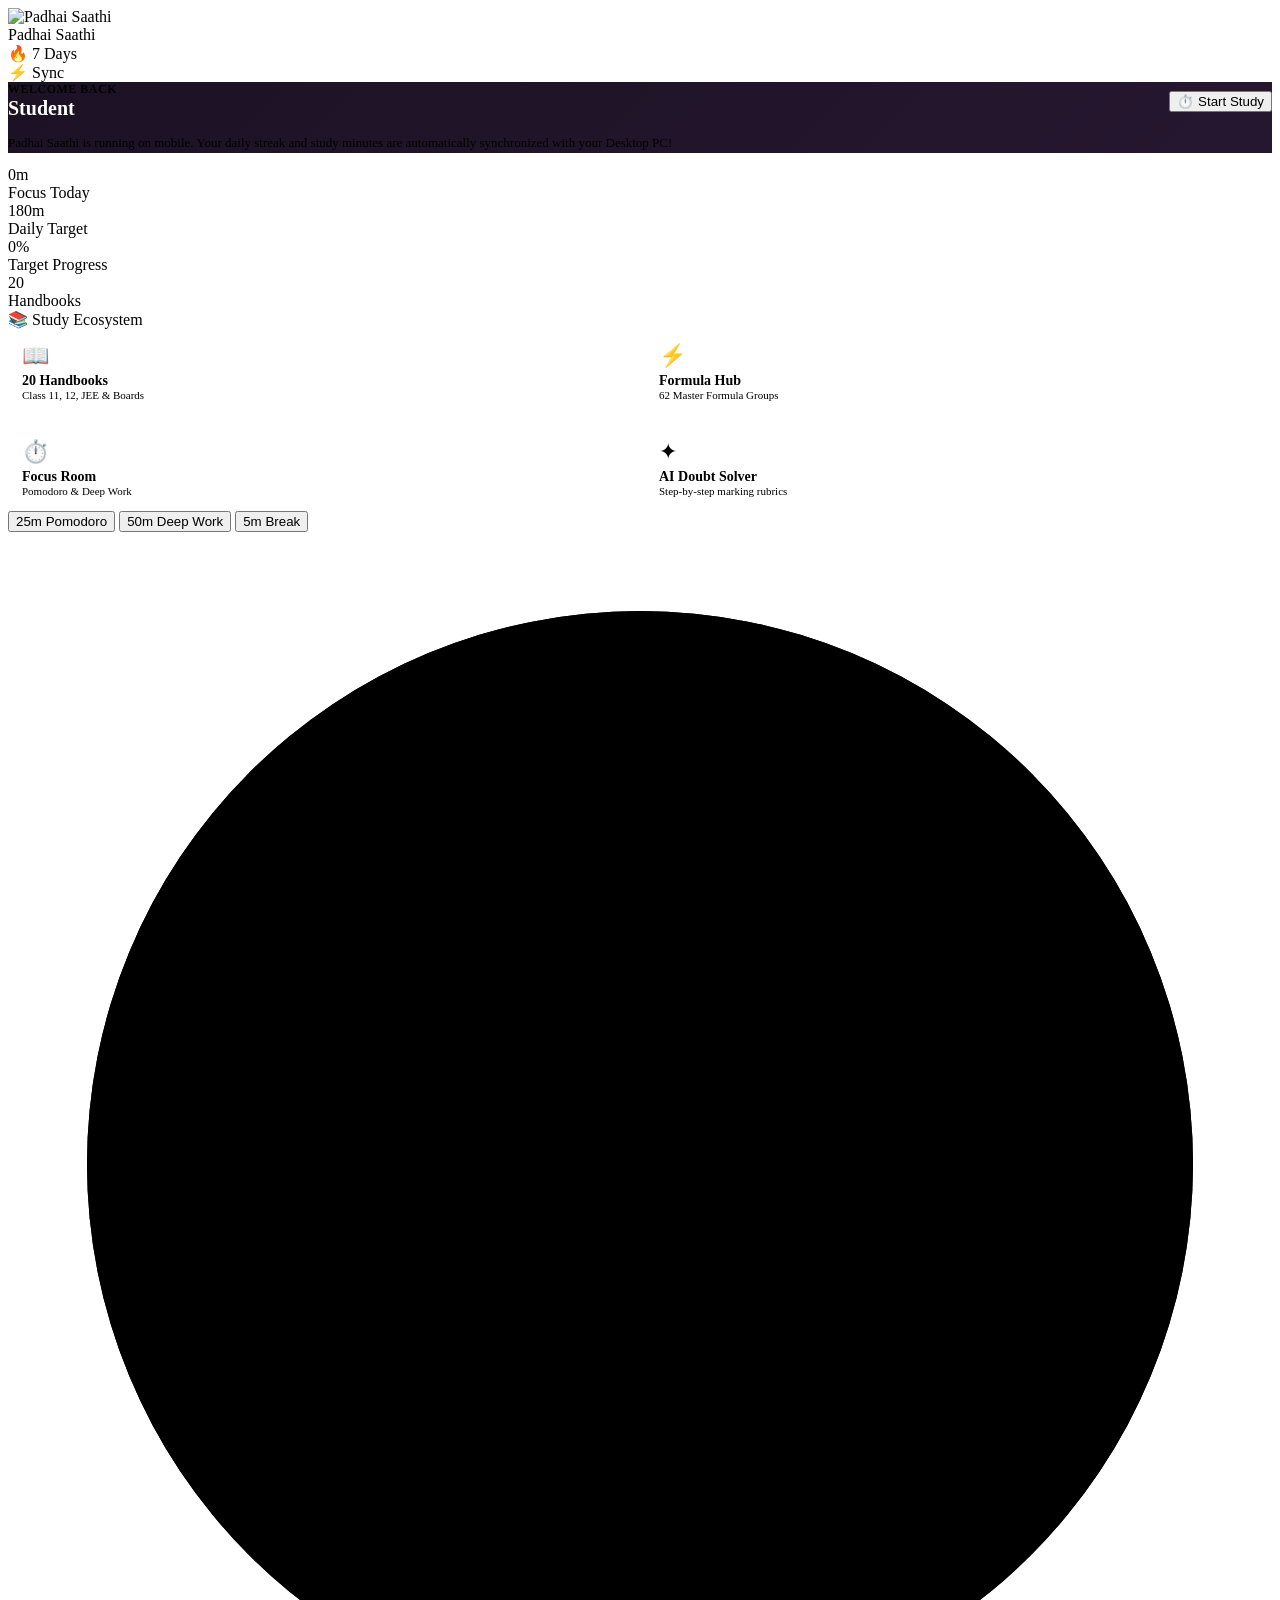
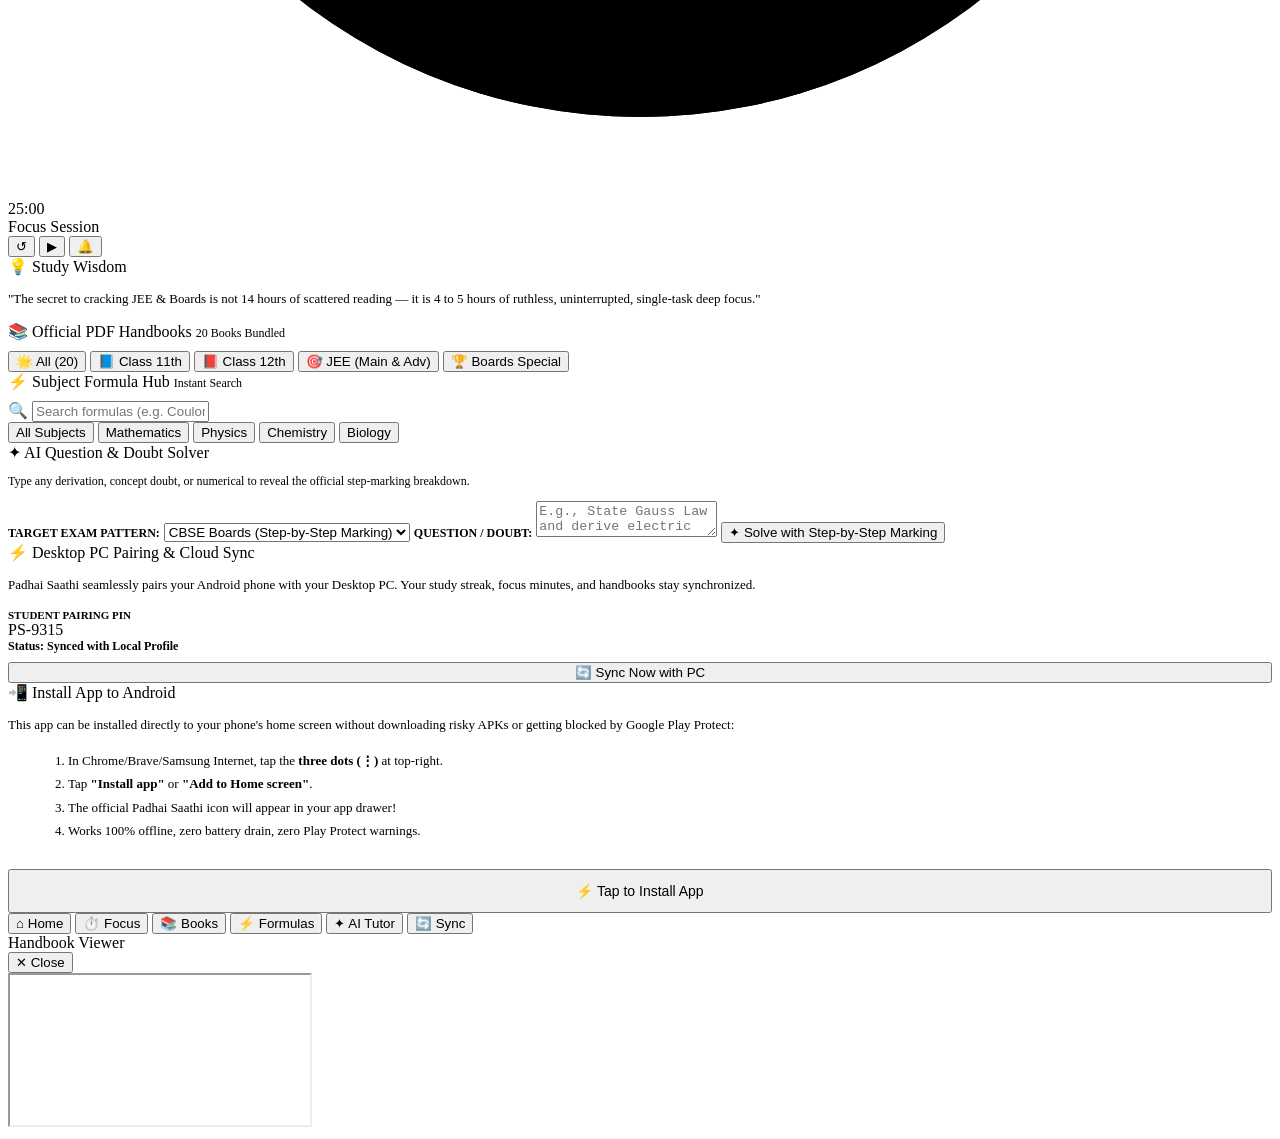
==== mobile/index.html @ a5d33672 "Mobile Companion: Sync mobile/index.html" ====
<!DOCTYPE html>
<html lang="en">
<head>
  <meta charset="UTF-8">
  <meta name="viewport" content="width=device-width, initial-scale=1.0, maximum-scale=1.0, user-scalable=no, viewport-fit=cover">
  <meta name="theme-color" content="#100B14">
  <meta name="apple-mobile-web-app-capable" content="yes">
  <meta name="apple-mobile-web-app-status-bar-style" content="black-translucent">
  <meta name="description" content="Padhai Saathi Mobile Companion — 20 PDF Handbooks, Formula Hub, Pomodoro Focus Timer & AI Tutor">
  <title>Padhai Saathi — Mobile Companion</title>
  
  <link rel="manifest" href="./manifest.json">
  <link rel="icon" type="image/svg+xml" href="./icons/icon.svg">
  <link rel="apple-touch-icon" href="./icons/icon.svg">
  <link rel="stylesheet" href="./styles.css">
</head>
<body>

  <!-- App Header -->
  <header class="app-header">
    <div class="brand" onclick="window.psApp.switchTab('home')">
      <img src="./icons/icon.svg" alt="Padhai Saathi" class="brand-icon">
      <div class="brand-title">Padhai Saathi</div>
    </div>
    <div class="header-badges">
      <div class="streak-pill" id="header-streak">
        <span>🔥</span> <span id="streak-count">7 Days</span>
      </div>
      <div class="sync-pill" onclick="window.psApp.switchTab('sync')">
        <span>⚡</span> <span>Sync</span>
      </div>
    </div>
  </header>

  <!-- Main Viewport -->
  <main class="app-container">

    <!-- PWA Install Banner -->
    <div class="install-banner" id="install-banner" style="display:none;">
      <div class="install-banner-text">
        <h4>📲 Install Padhai Saathi App</h4>
        <p>Zero risk, no Play Protect warnings, 100% free!</p>
      </div>
      <button class="btn-install" onclick="window.psApp.triggerPwaInstall()">Install App</button>
    </div>

    <!-- TAB 1: HOME / DASHBOARD -->
    <section class="tab-content active" id="tab-home">
      <div class="card" style="background: linear-gradient(135deg, #1C1224, #261730); border-color: rgba(255, 114, 178, 0.25);">
        <div style="display:flex; justify-content:space-between; align-items:center; margin-bottom:12px;">
          <div>
            <div style="font-size:12px; color:var(--accent-mint); font-weight:700; text-transform:uppercase; letter-spacing:0.5px;">Welcome Back</div>
            <div style="font-size:20px; font-weight:800; color:#FFF;" id="dash-user-name">Student</div>
          </div>
          <button class="btn-small primary" onclick="window.psApp.switchTab('focus')">
            ⏱️ Start Study
          </button>
        </div>
        <p style="font-size:13px; color:var(--text-soft); line-height:1.5;">
          Padhai Saathi is running on mobile. Your daily streak and study minutes are automatically synchronized with your Desktop PC!
        </p>
      </div>

      <!-- Quick Stats -->
      <div class="stats-grid">
        <div class="stat-box">
          <div class="stat-value pink" id="stat-focus-mins">0m</div>
          <div class="stat-label">Focus Today</div>
        </div>
        <div class="stat-box">
          <div class="stat-value mint" id="stat-target-mins">180m</div>
          <div class="stat-label">Daily Target</div>
        </div>
        <div class="stat-box">
          <div class="stat-value violet" id="stat-progress-pct">0%</div>
          <div class="stat-label">Target Progress</div>
        </div>
        <div class="stat-box">
          <div class="stat-value amber">20</div>
          <div class="stat-label">Handbooks</div>
        </div>
      </div>

      <!-- Quick Launch Grid -->
      <div class="card">
        <div class="card-title">📚 Study Ecosystem</div>
        <div style="display:grid; grid-template-columns:1fr 1fr; gap:10px;">
          <div class="stat-box" style="cursor:pointer; text-align:left; padding:14px;" onclick="window.psApp.switchTab('handbooks')">
            <div style="font-size:22px; margin-bottom:4px;">📖</div>
            <div style="font-weight:700; font-size:14px; color:var(--text-main);">20 Handbooks</div>
            <div style="font-size:11px; color:var(--text-muted);">Class 11, 12, JEE &amp; Boards</div>
          </div>
          <div class="stat-box" style="cursor:pointer; text-align:left; padding:14px;" onclick="window.psApp.switchTab('formulas')">
            <div style="font-size:22px; margin-bottom:4px;">⚡</div>
            <div style="font-weight:700; font-size:14px; color:var(--text-main);">Formula Hub</div>
            <div style="font-size:11px; color:var(--text-muted);">62 Master Formula Groups</div>
          </div>
          <div class="stat-box" style="cursor:pointer; text-align:left; padding:14px;" onclick="window.psApp.switchTab('focus')">
            <div style="font-size:22px; margin-bottom:4px;">⏱️</div>
            <div style="font-weight:700; font-size:14px; color:var(--text-main);">Focus Room</div>
            <div style="font-size:11px; color:var(--text-muted);">Pomodoro &amp; Deep Work</div>
          </div>
          <div class="stat-box" style="cursor:pointer; text-align:left; padding:14px;" onclick="window.psApp.switchTab('aitutor')">
            <div style="font-size:22px; margin-bottom:4px;">✦</div>
            <div style="font-weight:700; font-size:14px; color:var(--text-main);">AI Doubt Solver</div>
            <div style="font-size:11px; color:var(--text-muted);">Step-by-step marking rubrics</div>
          </div>
        </div>
      </div>
    </section>

    <!-- TAB 2: FOCUS ROOM / TIMER -->
    <section class="tab-content" id="tab-focus">
      <div class="card">
        <div class="timer-container">
          <!-- Mode Selector -->
          <div class="timer-mode-selector">
            <button class="mode-btn active" data-mode="pomodoro">25m Pomodoro</button>
            <button class="mode-btn" data-mode="deep">50m Deep Work</button>
            <button class="mode-btn" data-mode="break">5m Break</button>
          </div>

          <!-- Animated Circular SVG Ring -->
          <div class="timer-circle-wrap">
            <svg class="timer-svg" viewBox="0 0 240 240">
              <circle class="timer-bg-circle" cx="120" cy="120" r="105"></circle>
              <circle class="timer-progress-circle" id="timer-progress" cx="120" cy="120" r="105" 
                      style="stroke-dasharray: 659.73; stroke-dashoffset: 0;"></circle>
            </svg>
            <div class="timer-inner-text">
              <div class="timer-display" id="timer-display">25:00</div>
              <div class="timer-sublabel">Focus Session</div>
            </div>
          </div>

          <!-- Controls -->
          <div class="timer-controls">
            <button class="btn-timer-secondary" id="btn-timer-reset" title="Reset Timer">↺</button>
            <button class="btn-timer-primary" id="btn-timer-play" title="Start/Pause">▶</button>
            <button class="btn-timer-secondary" onclick="window.psApp.showToast('Audio chime enabled!')" title="Sound">🔔</button>
          </div>
        </div>
      </div>

      <div class="card">
        <div class="card-title">💡 Study Wisdom</div>
        <p style="font-size:13px; color:var(--text-soft); line-height:1.6;">
          "The secret to cracking JEE &amp; Boards is not 14 hours of scattered reading — it is 4 to 5 hours of ruthless, uninterrupted, single-task deep focus."
        </p>
      </div>
    </section>

    <!-- TAB 3: 20 PDF HANDBOOKS -->
    <section class="tab-content" id="tab-handbooks">
      <div class="card-title" style="margin-bottom:10px;">
        <span>📚 Official PDF Handbooks</span>
        <span style="font-size:12px; color:var(--accent-mint);">20 Books Bundled</span>
      </div>

      <!-- Filter Chips -->
      <div class="filter-scroll">
        <button class="filter-chip hb-chip active" data-filter="all">🌟 All (20)</button>
        <button class="filter-chip hb-chip" data-filter="11th">📘 Class 11th</button>
        <button class="filter-chip hb-chip" data-filter="12th">📕 Class 12th</button>
        <button class="filter-chip hb-chip" data-filter="jee">🎯 JEE (Main &amp; Adv)</button>
        <button class="filter-chip hb-chip" data-filter="boards">🏆 Boards Special</button>
      </div>

      <!-- Handbooks List -->
      <div id="handbooks-list"></div>
    </section>

    <!-- TAB 4: FORMULA HUB -->
    <section class="tab-content" id="tab-formulas">
      <div class="card-title" style="margin-bottom:10px;">
        <span>⚡ Subject Formula Hub</span>
        <span style="font-size:12px; color:var(--accent-pink);">Instant Search</span>
      </div>

      <!-- Search Box -->
      <div class="search-box-wrap">
        <span class="search-icon">🔍</span>
        <input type="text" id="formula-search" class="search-input" placeholder="Search formulas (e.g. Coulomb, Integration, Carnot)...">
      </div>

      <!-- Subject Filter Chips -->
      <div class="filter-scroll">
        <button class="filter-chip fm-chip active" data-filter="all">All Subjects</button>
        <button class="filter-chip fm-chip" data-filter="maths">Mathematics</button>
        <button class="filter-chip fm-chip" data-filter="physics">Physics</button>
        <button class="filter-chip fm-chip" data-filter="chemistry">Chemistry</button>
        <button class="filter-chip fm-chip" data-filter="biology">Biology</button>
      </div>

      <!-- Formulas List -->
      <div id="formulas-list"></div>
    </section>

    <!-- TAB 5: AI DOUBT SOLVER -->
    <section class="tab-content" id="tab-aitutor">
      <div class="card">
        <div class="card-title">✦ AI Question &amp; Doubt Solver</div>
        <p style="font-size:12px; color:var(--text-soft); margin-bottom:12px;">
          Type any derivation, concept doubt, or numerical to reveal the official step-marking breakdown.
        </p>

        <div class="tutor-form">
          <label style="font-size:12px; color:var(--text-muted); font-weight:700;">TARGET EXAM PATTERN:</label>
          <select class="tutor-select" id="tutor-level">
            <option value="CBSE Boards">CBSE Boards (Step-by-Step Marking)</option>
            <option value="JEE Main">JEE Main (+4 / -1 Marking)</option>
            <option value="JEE Advanced">JEE Advanced (Deep Analytical)</option>
            <option value="NEET">NEET (High Yield Concept)</option>
          </select>

          <label style="font-size:12px; color:var(--text-muted); font-weight:700;">QUESTION / DOUBT:</label>
          <textarea class="tutor-textarea" id="tutor-input" placeholder="E.g., State Gauss Law and derive electric field due to an infinite line charge..."></textarea>

          <button class="btn-solve" onclick="window.psApp.solveDoubt()">
            <span>✦</span> Solve with Step-by-Step Marking
          </button>
        </div>

        <div class="solution-box" id="tutor-solution">
          <div id="tutor-solution-text"></div>
        </div>
      </div>
    </section>

    <!-- TAB 6: CLOUD SYNC & SETTINGS -->
    <section class="tab-content" id="tab-sync">
      <div class="card">
        <div class="card-title">⚡ Desktop PC Pairing &amp; Cloud Sync</div>
        <p style="font-size:13px; color:var(--text-soft); line-height:1.6;">
          Padhai Saathi seamlessly pairs your Android phone with your Desktop PC. Your study streak, focus minutes, and handbooks stay synchronized.
        </p>

        <div class="sync-code-display">
          <div style="font-size:11px; color:var(--text-muted); font-weight:700; text-transform:uppercase;">Student Pairing PIN</div>
          <div class="sync-pin">PS-9315</div>
          <div style="font-size:12px; color:var(--accent-mint); font-weight:600;">Status: Synced with Local Profile</div>
        </div>

        <button class="btn-solve" style="width:100%; margin-top:8px;" onclick="window.psApp.showToast('⚡ Study stats successfully synchronized!')">
          🔄 Sync Now with PC
        </button>
      </div>

      <!-- App Installation Info -->
      <div class="card">
        <div class="card-title">📲 Install App to Android</div>
        <p style="font-size:13px; color:var(--text-soft); line-height:1.6; margin-bottom:12px;">
          This app can be installed directly to your phone's home screen without downloading risky APKs or getting blocked by Google Play Protect:
        </p>
        <ol style="margin-left:20px; font-size:13px; color:var(--text-soft); line-height:1.8;">
          <li>In Chrome/Brave/Samsung Internet, tap the <strong>three dots (⋮)</strong> at top-right.</li>
          <li>Tap <strong>"Install app"</strong> or <strong>"Add to Home screen"</strong>.</li>
          <li>The official Padhai Saathi icon will appear in your app drawer!</li>
          <li>Works 100% offline, zero battery drain, zero Play Protect warnings.</li>
        </ol>
        <button class="btn-install" style="width:100%; margin-top:14px; padding:12px; font-size:14px;" onclick="window.psApp.triggerPwaInstall()">
          ⚡ Tap to Install App
        </button>
      </div>
    </section>

  </main>

  <!-- Bottom Navigation Bar -->
  <nav class="bottom-nav">
    <button class="nav-item active" data-tab="home">
      <span class="nav-icon">⌂</span>
      <span>Home</span>
    </button>
    <button class="nav-item" data-tab="focus">
      <span class="nav-icon">⏱️</span>
      <span>Focus</span>
    </button>
    <button class="nav-item" data-tab="handbooks">
      <span class="nav-icon">📚</span>
      <span>Books</span>
    </button>
    <button class="nav-item" data-tab="formulas">
      <span class="nav-icon">⚡</span>
      <span>Formulas</span>
    </button>
    <button class="nav-item" data-tab="aitutor">
      <span class="nav-icon">✦</span>
      <span>AI Tutor</span>
    </button>
    <button class="nav-item" data-tab="sync">
      <span class="nav-icon">🔄</span>
      <span>Sync</span>
    </button>
  </nav>

  <!-- Fullscreen In-App PDF Modal Viewer -->
  <div class="modal-overlay" id="pdf-modal">
    <div class="modal-header">
      <div class="modal-title" id="modal-pdf-title">Handbook Viewer</div>
      <button class="modal-close" onclick="window.psApp.closePdfModal()">✕ Close</button>
    </div>
    <iframe class="modal-frame" id="pdf-frame" src="about:blank"></iframe>
  </div>

  <script src="./app.js"></script>
</body>
</html>
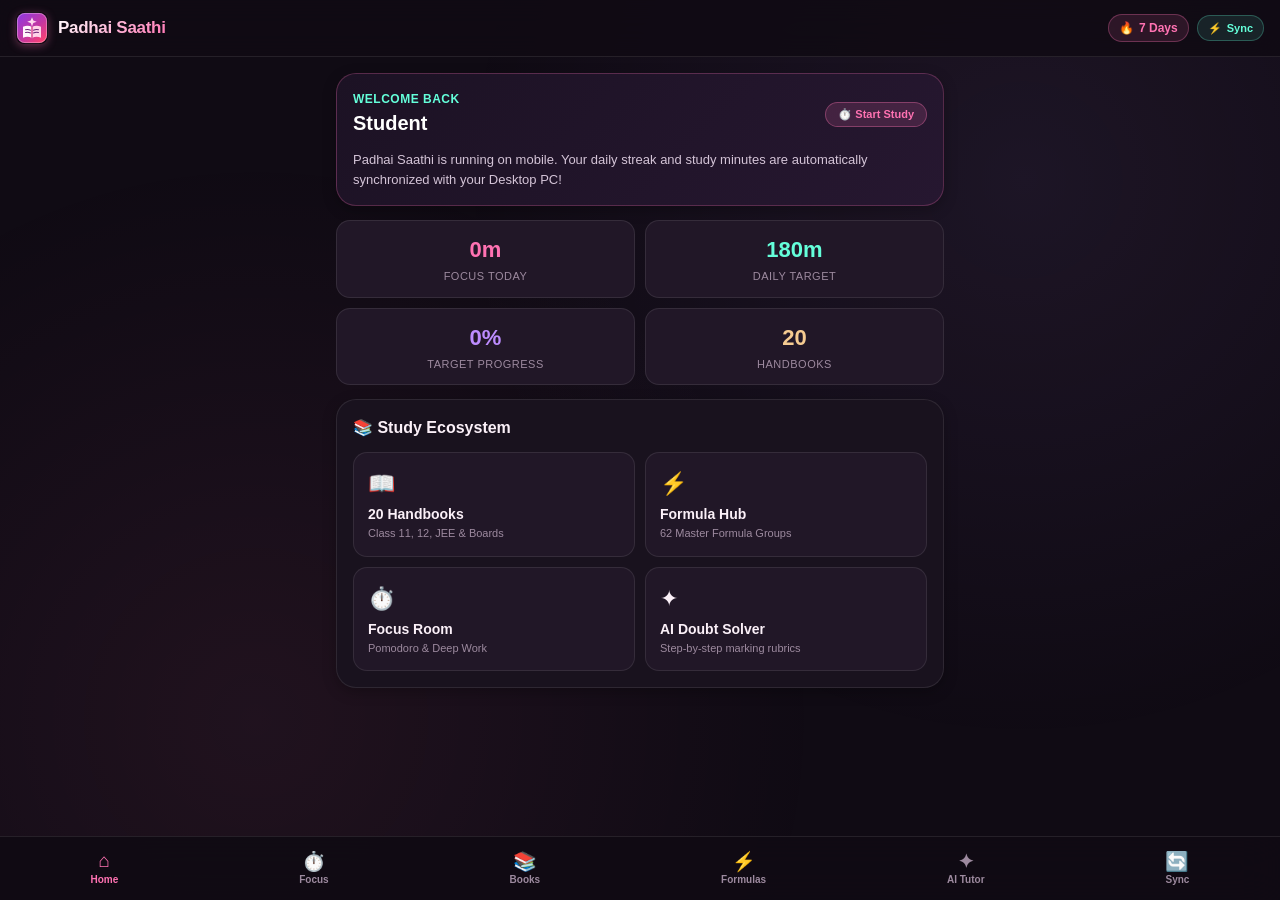
==== commit 663555f9: "Android Support: Auto-Sync & Standalone APK (mobile/index.html)" ====
--- a/mobile/index.html
+++ b/mobile/index.html
@@ -1,308 +1,343 @@
-<!DOCTYPE html>
-<html lang="en">
-<head>
-  <meta charset="UTF-8">
-  <meta name="viewport" content="width=device-width, initial-scale=1.0, maximum-scale=1.0, user-scalable=no, viewport-fit=cover">
-  <meta name="theme-color" content="#100B14">
-  <meta name="apple-mobile-web-app-capable" content="yes">
-  <meta name="apple-mobile-web-app-status-bar-style" content="black-translucent">
-  <meta name="description" content="Padhai Saathi Mobile Companion — 20 PDF Handbooks, Formula Hub, Pomodoro Focus Timer & AI Tutor">
-  <title>Padhai Saathi — Mobile Companion</title>
-  
-  <link rel="manifest" href="./manifest.json">
-  <link rel="icon" type="image/svg+xml" href="./icons/icon.svg">
-  <link rel="apple-touch-icon" href="./icons/icon.svg">
-  <link rel="stylesheet" href="./styles.css">
-</head>
-<body>
-
-  <!-- App Header -->
-  <header class="app-header">
-    <div class="brand" onclick="window.psApp.switchTab('home')">
-      <img src="./icons/icon.svg" alt="Padhai Saathi" class="brand-icon">
-      <div class="brand-title">Padhai Saathi</div>
-    </div>
-    <div class="header-badges">
-      <div class="streak-pill" id="header-streak">
-        <span>🔥</span> <span id="streak-count">7 Days</span>
-      </div>
-      <div class="sync-pill" onclick="window.psApp.switchTab('sync')">
-        <span>⚡</span> <span>Sync</span>
-      </div>
-    </div>
-  </header>
-
-  <!-- Main Viewport -->
-  <main class="app-container">
-
-    <!-- PWA Install Banner -->
-    <div class="install-banner" id="install-banner" style="display:none;">
-      <div class="install-banner-text">
-        <h4>📲 Install Padhai Saathi App</h4>
-        <p>Zero risk, no Play Protect warnings, 100% free!</p>
-      </div>
-      <button class="btn-install" onclick="window.psApp.triggerPwaInstall()">Install App</button>
-    </div>
-
-    <!-- TAB 1: HOME / DASHBOARD -->
-    <section class="tab-content active" id="tab-home">
-      <div class="card" style="background: linear-gradient(135deg, #1C1224, #261730); border-color: rgba(255, 114, 178, 0.25);">
-        <div style="display:flex; justify-content:space-between; align-items:center; margin-bottom:12px;">
-          <div>
-            <div style="font-size:12px; color:var(--accent-mint); font-weight:700; text-transform:uppercase; letter-spacing:0.5px;">Welcome Back</div>
-            <div style="font-size:20px; font-weight:800; color:#FFF;" id="dash-user-name">Student</div>
-          </div>
-          <button class="btn-small primary" onclick="window.psApp.switchTab('focus')">
-            ⏱️ Start Study
-          </button>
-        </div>
-        <p style="font-size:13px; color:var(--text-soft); line-height:1.5;">
-          Padhai Saathi is running on mobile. Your daily streak and study minutes are automatically synchronized with your Desktop PC!
-        </p>
-      </div>
-
-      <!-- Quick Stats -->
-      <div class="stats-grid">
-        <div class="stat-box">
-          <div class="stat-value pink" id="stat-focus-mins">0m</div>
-          <div class="stat-label">Focus Today</div>
-        </div>
-        <div class="stat-box">
-          <div class="stat-value mint" id="stat-target-mins">180m</div>
-          <div class="stat-label">Daily Target</div>
-        </div>
-        <div class="stat-box">
-          <div class="stat-value violet" id="stat-progress-pct">0%</div>
-          <div class="stat-label">Target Progress</div>
-        </div>
-        <div class="stat-box">
-          <div class="stat-value amber">20</div>
-          <div class="stat-label">Handbooks</div>
-        </div>
-      </div>
-
-      <!-- Quick Launch Grid -->
-      <div class="card">
-        <div class="card-title">📚 Study Ecosystem</div>
-        <div style="display:grid; grid-template-columns:1fr 1fr; gap:10px;">
-          <div class="stat-box" style="cursor:pointer; text-align:left; padding:14px;" onclick="window.psApp.switchTab('handbooks')">
-            <div style="font-size:22px; margin-bottom:4px;">📖</div>
-            <div style="font-weight:700; font-size:14px; color:var(--text-main);">20 Handbooks</div>
-            <div style="font-size:11px; color:var(--text-muted);">Class 11, 12, JEE &amp; Boards</div>
-          </div>
-          <div class="stat-box" style="cursor:pointer; text-align:left; padding:14px;" onclick="window.psApp.switchTab('formulas')">
-            <div style="font-size:22px; margin-bottom:4px;">⚡</div>
-            <div style="font-weight:700; font-size:14px; color:var(--text-main);">Formula Hub</div>
-            <div style="font-size:11px; color:var(--text-muted);">62 Master Formula Groups</div>
-          </div>
-          <div class="stat-box" style="cursor:pointer; text-align:left; padding:14px;" onclick="window.psApp.switchTab('focus')">
-            <div style="font-size:22px; margin-bottom:4px;">⏱️</div>
-            <div style="font-weight:700; font-size:14px; color:var(--text-main);">Focus Room</div>
-            <div style="font-size:11px; color:var(--text-muted);">Pomodoro &amp; Deep Work</div>
-          </div>
-          <div class="stat-box" style="cursor:pointer; text-align:left; padding:14px;" onclick="window.psApp.switchTab('aitutor')">
-            <div style="font-size:22px; margin-bottom:4px;">✦</div>
-            <div style="font-weight:700; font-size:14px; color:var(--text-main);">AI Doubt Solver</div>
-            <div style="font-size:11px; color:var(--text-muted);">Step-by-step marking rubrics</div>
-          </div>
-        </div>
-      </div>
-    </section>
-
-    <!-- TAB 2: FOCUS ROOM / TIMER -->
-    <section class="tab-content" id="tab-focus">
-      <div class="card">
-        <div class="timer-container">
-          <!-- Mode Selector -->
-          <div class="timer-mode-selector">
-            <button class="mode-btn active" data-mode="pomodoro">25m Pomodoro</button>
-            <button class="mode-btn" data-mode="deep">50m Deep Work</button>
-            <button class="mode-btn" data-mode="break">5m Break</button>
-          </div>
-
-          <!-- Animated Circular SVG Ring -->
-          <div class="timer-circle-wrap">
-            <svg class="timer-svg" viewBox="0 0 240 240">
-              <circle class="timer-bg-circle" cx="120" cy="120" r="105"></circle>
-              <circle class="timer-progress-circle" id="timer-progress" cx="120" cy="120" r="105" 
-                      style="stroke-dasharray: 659.73; stroke-dashoffset: 0;"></circle>
-            </svg>
-            <div class="timer-inner-text">
-              <div class="timer-display" id="timer-display">25:00</div>
-              <div class="timer-sublabel">Focus Session</div>
-            </div>
-          </div>
-
-          <!-- Controls -->
-          <div class="timer-controls">
-            <button class="btn-timer-secondary" id="btn-timer-reset" title="Reset Timer">↺</button>
-            <button class="btn-timer-primary" id="btn-timer-play" title="Start/Pause">▶</button>
-            <button class="btn-timer-secondary" onclick="window.psApp.showToast('Audio chime enabled!')" title="Sound">🔔</button>
-          </div>
-        </div>
-      </div>
-
-      <div class="card">
-        <div class="card-title">💡 Study Wisdom</div>
-        <p style="font-size:13px; color:var(--text-soft); line-height:1.6;">
-          "The secret to cracking JEE &amp; Boards is not 14 hours of scattered reading — it is 4 to 5 hours of ruthless, uninterrupted, single-task deep focus."
-        </p>
-      </div>
-    </section>
-
-    <!-- TAB 3: 20 PDF HANDBOOKS -->
-    <section class="tab-content" id="tab-handbooks">
-      <div class="card-title" style="margin-bottom:10px;">
-        <span>📚 Official PDF Handbooks</span>
-        <span style="font-size:12px; color:var(--accent-mint);">20 Books Bundled</span>
-      </div>
-
-      <!-- Filter Chips -->
-      <div class="filter-scroll">
-        <button class="filter-chip hb-chip active" data-filter="all">🌟 All (20)</button>
-        <button class="filter-chip hb-chip" data-filter="11th">📘 Class 11th</button>
-        <button class="filter-chip hb-chip" data-filter="12th">📕 Class 12th</button>
-        <button class="filter-chip hb-chip" data-filter="jee">🎯 JEE (Main &amp; Adv)</button>
-        <button class="filter-chip hb-chip" data-filter="boards">🏆 Boards Special</button>
-      </div>
-
-      <!-- Handbooks List -->
-      <div id="handbooks-list"></div>
-    </section>
-
-    <!-- TAB 4: FORMULA HUB -->
-    <section class="tab-content" id="tab-formulas">
-      <div class="card-title" style="margin-bottom:10px;">
-        <span>⚡ Subject Formula Hub</span>
-        <span style="font-size:12px; color:var(--accent-pink);">Instant Search</span>
-      </div>
-
-      <!-- Search Box -->
-      <div class="search-box-wrap">
-        <span class="search-icon">🔍</span>
-        <input type="text" id="formula-search" class="search-input" placeholder="Search formulas (e.g. Coulomb, Integration, Carnot)...">
-      </div>
-
-      <!-- Subject Filter Chips -->
-      <div class="filter-scroll">
-        <button class="filter-chip fm-chip active" data-filter="all">All Subjects</button>
-        <button class="filter-chip fm-chip" data-filter="maths">Mathematics</button>
-        <button class="filter-chip fm-chip" data-filter="physics">Physics</button>
-        <button class="filter-chip fm-chip" data-filter="chemistry">Chemistry</button>
-        <button class="filter-chip fm-chip" data-filter="biology">Biology</button>
-      </div>
-
-      <!-- Formulas List -->
-      <div id="formulas-list"></div>
-    </section>
-
-    <!-- TAB 5: AI DOUBT SOLVER -->
-    <section class="tab-content" id="tab-aitutor">
-      <div class="card">
-        <div class="card-title">✦ AI Question &amp; Doubt Solver</div>
-        <p style="font-size:12px; color:var(--text-soft); margin-bottom:12px;">
-          Type any derivation, concept doubt, or numerical to reveal the official step-marking breakdown.
-        </p>
-
-        <div class="tutor-form">
-          <label style="font-size:12px; color:var(--text-muted); font-weight:700;">TARGET EXAM PATTERN:</label>
-          <select class="tutor-select" id="tutor-level">
-            <option value="CBSE Boards">CBSE Boards (Step-by-Step Marking)</option>
-            <option value="JEE Main">JEE Main (+4 / -1 Marking)</option>
-            <option value="JEE Advanced">JEE Advanced (Deep Analytical)</option>
-            <option value="NEET">NEET (High Yield Concept)</option>
-          </select>
-
-          <label style="font-size:12px; color:var(--text-muted); font-weight:700;">QUESTION / DOUBT:</label>
-          <textarea class="tutor-textarea" id="tutor-input" placeholder="E.g., State Gauss Law and derive electric field due to an infinite line charge..."></textarea>
-
-          <button class="btn-solve" onclick="window.psApp.solveDoubt()">
-            <span>✦</span> Solve with Step-by-Step Marking
-          </button>
-        </div>
-
-        <div class="solution-box" id="tutor-solution">
-          <div id="tutor-solution-text"></div>
-        </div>
-      </div>
-    </section>
-
-    <!-- TAB 6: CLOUD SYNC & SETTINGS -->
-    <section class="tab-content" id="tab-sync">
-      <div class="card">
-        <div class="card-title">⚡ Desktop PC Pairing &amp; Cloud Sync</div>
-        <p style="font-size:13px; color:var(--text-soft); line-height:1.6;">
-          Padhai Saathi seamlessly pairs your Android phone with your Desktop PC. Your study streak, focus minutes, and handbooks stay synchronized.
-        </p>
-
-        <div class="sync-code-display">
-          <div style="font-size:11px; color:var(--text-muted); font-weight:700; text-transform:uppercase;">Student Pairing PIN</div>
-          <div class="sync-pin">PS-9315</div>
-          <div style="font-size:12px; color:var(--accent-mint); font-weight:600;">Status: Synced with Local Profile</div>
-        </div>
-
-        <button class="btn-solve" style="width:100%; margin-top:8px;" onclick="window.psApp.showToast('⚡ Study stats successfully synchronized!')">
-          🔄 Sync Now with PC
-        </button>
-      </div>
-
-      <!-- App Installation Info -->
-      <div class="card">
-        <div class="card-title">📲 Install App to Android</div>
-        <p style="font-size:13px; color:var(--text-soft); line-height:1.6; margin-bottom:12px;">
-          This app can be installed directly to your phone's home screen without downloading risky APKs or getting blocked by Google Play Protect:
-        </p>
-        <ol style="margin-left:20px; font-size:13px; color:var(--text-soft); line-height:1.8;">
-          <li>In Chrome/Brave/Samsung Internet, tap the <strong>three dots (⋮)</strong> at top-right.</li>
-          <li>Tap <strong>"Install app"</strong> or <strong>"Add to Home screen"</strong>.</li>
-          <li>The official Padhai Saathi icon will appear in your app drawer!</li>
-          <li>Works 100% offline, zero battery drain, zero Play Protect warnings.</li>
-        </ol>
-        <button class="btn-install" style="width:100%; margin-top:14px; padding:12px; font-size:14px;" onclick="window.psApp.triggerPwaInstall()">
-          ⚡ Tap to Install App
-        </button>
-      </div>
-    </section>
-
-  </main>
-
-  <!-- Bottom Navigation Bar -->
-  <nav class="bottom-nav">
-    <button class="nav-item active" data-tab="home">
-      <span class="nav-icon">⌂</span>
-      <span>Home</span>
-    </button>
-    <button class="nav-item" data-tab="focus">
-      <span class="nav-icon">⏱️</span>
-      <span>Focus</span>
-    </button>
-    <button class="nav-item" data-tab="handbooks">
-      <span class="nav-icon">📚</span>
-      <span>Books</span>
-    </button>
-    <button class="nav-item" data-tab="formulas">
-      <span class="nav-icon">⚡</span>
-      <span>Formulas</span>
-    </button>
-    <button class="nav-item" data-tab="aitutor">
-      <span class="nav-icon">✦</span>
-      <span>AI Tutor</span>
-    </button>
-    <button class="nav-item" data-tab="sync">
-      <span class="nav-icon">🔄</span>
-      <span>Sync</span>
-    </button>
-  </nav>
-
-  <!-- Fullscreen In-App PDF Modal Viewer -->
-  <div class="modal-overlay" id="pdf-modal">
-    <div class="modal-header">
-      <div class="modal-title" id="modal-pdf-title">Handbook Viewer</div>
-      <button class="modal-close" onclick="window.psApp.closePdfModal()">✕ Close</button>
-    </div>
-    <iframe class="modal-frame" id="pdf-frame" src="about:blank"></iframe>
-  </div>
-
-  <script src="./app.js"></script>
-</body>
-</html>
+<!DOCTYPE html>
+<html lang="en">
+<head>
+  <meta charset="UTF-8">
+  <meta name="viewport" content="width=device-width, initial-scale=1.0, maximum-scale=1.0, user-scalable=no, viewport-fit=cover">
+  <meta name="theme-color" content="#100B14">
+  <meta name="apple-mobile-web-app-capable" content="yes">
+  <meta name="apple-mobile-web-app-status-bar-style" content="black-translucent">
+  <meta name="description" content="Padhai Saathi Mobile Companion — 20 PDF Handbooks, Formula Hub, Pomodoro Focus Timer & AI Tutor">
+  <title>Padhai Saathi — Mobile Companion</title>
+  
+  <link rel="manifest" href="./manifest.json">
+  <link rel="icon" type="image/svg+xml" href="./icons/icon.svg">
+  <link rel="apple-touch-icon" href="./icons/icon.svg">
+  <link rel="stylesheet" href="./styles.css">
+</head>
+<body>
+
+  <!-- App Header -->
+  <header class="app-header">
+    <div class="brand" onclick="window.psApp.switchTab('home')">
+      <img src="./icons/icon.svg" alt="Padhai Saathi" class="brand-icon">
+      <div class="brand-title">Padhai Saathi</div>
+    </div>
+    <div class="header-badges">
+      <div class="streak-pill" id="header-streak">
+        <span>🔥</span> <span id="streak-count">7 Days</span>
+      </div>
+      <div class="sync-pill" onclick="window.psApp.switchTab('sync')">
+        <span>⚡</span> <span>Sync</span>
+      </div>
+    </div>
+  </header>
+
+  <!-- Main Viewport -->
+  <main class="app-container">
+
+    <!-- PWA Install Banner -->
+    <div class="install-banner" id="install-banner" style="display:none;">
+      <div class="install-banner-text">
+        <h4>📲 Install Padhai Saathi App</h4>
+        <p>Zero risk, no Play Protect warnings, 100% free!</p>
+      </div>
+      <button class="btn-install" onclick="window.psApp.triggerPwaInstall()">Install App</button>
+    </div>
+
+    <!-- TAB 1: HOME / DASHBOARD -->
+    <section class="tab-content active" id="tab-home">
+      <div class="card" style="background: linear-gradient(135deg, #1C1224, #261730); border-color: rgba(255, 114, 178, 0.25);">
+        <div style="display:flex; justify-content:space-between; align-items:center; margin-bottom:12px;">
+          <div>
+            <div style="font-size:12px; color:var(--accent-mint); font-weight:700; text-transform:uppercase; letter-spacing:0.5px;">Welcome Back</div>
+            <div style="font-size:20px; font-weight:800; color:#FFF;" id="dash-user-name">Student</div>
+          </div>
+          <button class="btn-small primary" onclick="window.psApp.switchTab('focus')">
+            ⏱️ Start Study
+          </button>
+        </div>
+        <p style="font-size:13px; color:var(--text-soft); line-height:1.5;">
+          Padhai Saathi is running on mobile. Your daily streak and study minutes are automatically synchronized with your Desktop PC!
+        </p>
+      </div>
+
+      <!-- Quick Stats -->
+      <div class="stats-grid">
+        <div class="stat-box">
+          <div class="stat-value pink" id="stat-focus-mins">0m</div>
+          <div class="stat-label">Focus Today</div>
+        </div>
+        <div class="stat-box">
+          <div class="stat-value mint" id="stat-target-mins">180m</div>
+          <div class="stat-label">Daily Target</div>
+        </div>
+        <div class="stat-box">
+          <div class="stat-value violet" id="stat-progress-pct">0%</div>
+          <div class="stat-label">Target Progress</div>
+        </div>
+        <div class="stat-box">
+          <div class="stat-value amber">20</div>
+          <div class="stat-label">Handbooks</div>
+        </div>
+      </div>
+
+      <!-- Quick Launch Grid -->
+      <div class="card">
+        <div class="card-title">📚 Study Ecosystem</div>
+        <div style="display:grid; grid-template-columns:1fr 1fr; gap:10px;">
+          <div class="stat-box" style="cursor:pointer; text-align:left; padding:14px;" onclick="window.psApp.switchTab('handbooks')">
+            <div style="font-size:22px; margin-bottom:4px;">📖</div>
+            <div style="font-weight:700; font-size:14px; color:var(--text-main);">20 Handbooks</div>
+            <div style="font-size:11px; color:var(--text-muted);">Class 11, 12, JEE &amp; Boards</div>
+          </div>
+          <div class="stat-box" style="cursor:pointer; text-align:left; padding:14px;" onclick="window.psApp.switchTab('formulas')">
+            <div style="font-size:22px; margin-bottom:4px;">⚡</div>
+            <div style="font-weight:700; font-size:14px; color:var(--text-main);">Formula Hub</div>
+            <div style="font-size:11px; color:var(--text-muted);">62 Master Formula Groups</div>
+          </div>
+          <div class="stat-box" style="cursor:pointer; text-align:left; padding:14px;" onclick="window.psApp.switchTab('focus')">
+            <div style="font-size:22px; margin-bottom:4px;">⏱️</div>
+            <div style="font-weight:700; font-size:14px; color:var(--text-main);">Focus Room</div>
+            <div style="font-size:11px; color:var(--text-muted);">Pomodoro &amp; Deep Work</div>
+          </div>
+          <div class="stat-box" style="cursor:pointer; text-align:left; padding:14px;" onclick="window.psApp.switchTab('aitutor')">
+            <div style="font-size:22px; margin-bottom:4px;">✦</div>
+            <div style="font-weight:700; font-size:14px; color:var(--text-main);">AI Doubt Solver</div>
+            <div style="font-size:11px; color:var(--text-muted);">Step-by-step marking rubrics</div>
+          </div>
+        </div>
+      </div>
+    </section>
+
+    <!-- TAB 2: FOCUS ROOM / TIMER -->
+    <section class="tab-content" id="tab-focus">
+      <div class="card">
+        <div class="timer-container">
+          <!-- Mode Selector -->
+          <div class="timer-mode-selector">
+            <button class="mode-btn active" data-mode="pomodoro">25m Pomodoro</button>
+            <button class="mode-btn" data-mode="deep">50m Deep Work</button>
+            <button class="mode-btn" data-mode="break">5m Break</button>
+          </div>
+
+          <!-- Animated Circular SVG Ring -->
+          <div class="timer-circle-wrap">
+            <svg class="timer-svg" viewBox="0 0 240 240">
+              <circle class="timer-bg-circle" cx="120" cy="120" r="105"></circle>
+              <circle class="timer-progress-circle" id="timer-progress" cx="120" cy="120" r="105" 
+                      style="stroke-dasharray: 659.73; stroke-dashoffset: 0;"></circle>
+            </svg>
+            <div class="timer-inner-text">
+              <div class="timer-display" id="timer-display">25:00</div>
+              <div class="timer-sublabel">Focus Session</div>
+            </div>
+          </div>
+
+          <!-- Controls -->
+          <div class="timer-controls">
+            <button class="btn-timer-secondary" id="btn-timer-reset" title="Reset Timer">↺</button>
+            <button class="btn-timer-primary" id="btn-timer-play" title="Start/Pause">▶</button>
+            <button class="btn-timer-secondary" onclick="window.psApp.showToast('Audio chime enabled!')" title="Sound">🔔</button>
+          </div>
+        </div>
+      </div>
+
+      <div class="card">
+        <div class="card-title">💡 Study Wisdom</div>
+        <p style="font-size:13px; color:var(--text-soft); line-height:1.6;">
+          "The secret to cracking JEE &amp; Boards is not 14 hours of scattered reading — it is 4 to 5 hours of ruthless, uninterrupted, single-task deep focus."
+        </p>
+      </div>
+    </section>
+
+    <!-- TAB 3: 20 PDF HANDBOOKS -->
+    <section class="tab-content" id="tab-handbooks">
+      <div class="card-title" style="margin-bottom:10px;">
+        <span>📚 Official PDF Handbooks</span>
+        <span style="font-size:12px; color:var(--accent-mint);">20 Books Bundled</span>
+      </div>
+
+      <!-- Filter Chips -->
+      <div class="filter-scroll">
+        <button class="filter-chip hb-chip active" data-filter="all">🌟 All (20)</button>
+        <button class="filter-chip hb-chip" data-filter="11th">📘 Class 11th</button>
+        <button class="filter-chip hb-chip" data-filter="12th">📕 Class 12th</button>
+        <button class="filter-chip hb-chip" data-filter="jee">🎯 JEE (Main &amp; Adv)</button>
+        <button class="filter-chip hb-chip" data-filter="boards">🏆 Boards Special</button>
+      </div>
+
+      <!-- Handbooks List -->
+      <div id="handbooks-list"></div>
+    </section>
+
+    <!-- TAB 4: FORMULA HUB -->
+    <section class="tab-content" id="tab-formulas">
+      <div class="card-title" style="margin-bottom:10px;">
+        <span>⚡ Subject Formula Hub</span>
+        <span style="font-size:12px; color:var(--accent-pink);">Instant Search</span>
+      </div>
+
+      <!-- Search Box -->
+      <div class="search-box-wrap">
+        <span class="search-icon">🔍</span>
+        <input type="text" id="formula-search" class="search-input" placeholder="Search formulas (e.g. Coulomb, Integration, Carnot)...">
+      </div>
+
+      <!-- Subject Filter Chips -->
+      <div class="filter-scroll">
+        <button class="filter-chip fm-chip active" data-filter="all">All Subjects</button>
+        <button class="filter-chip fm-chip" data-filter="maths">Mathematics</button>
+        <button class="filter-chip fm-chip" data-filter="physics">Physics</button>
+        <button class="filter-chip fm-chip" data-filter="chemistry">Chemistry</button>
+        <button class="filter-chip fm-chip" data-filter="biology">Biology</button>
+      </div>
+
+      <!-- Formulas List -->
+      <div id="formulas-list"></div>
+    </section>
+
+    <!-- TAB 5: AI DOUBT SOLVER -->
+    <section class="tab-content" id="tab-aitutor">
+      <div class="card">
+        <div class="card-title">✦ AI Question &amp; Doubt Solver</div>
+        <p style="font-size:12px; color:var(--text-soft); margin-bottom:12px;">
+          Type any derivation, concept doubt, or numerical to reveal the official step-marking breakdown.
+        </p>
+
+        <div class="tutor-form">
+          <label style="font-size:12px; color:var(--text-muted); font-weight:700;">TARGET EXAM PATTERN:</label>
+          <select class="tutor-select" id="tutor-level">
+            <option value="CBSE Boards">CBSE Boards (Step-by-Step Marking)</option>
+            <option value="JEE Main">JEE Main (+4 / -1 Marking)</option>
+            <option value="JEE Advanced">JEE Advanced (Deep Analytical)</option>
+            <option value="NEET">NEET (High Yield Concept)</option>
+          </select>
+
+          <label style="font-size:12px; color:var(--text-muted); font-weight:700;">QUESTION / DOUBT:</label>
+          <textarea class="tutor-textarea" id="tutor-input" placeholder="E.g., State Gauss Law and derive electric field due to an infinite line charge..."></textarea>
+
+          <button class="btn-solve" onclick="window.psApp.solveDoubt()">
+            <span>✦</span> Solve with Step-by-Step Marking
+          </button>
+        </div>
+
+        <div class="solution-box" id="tutor-solution">
+          <div id="tutor-solution-text"></div>
+        </div>
+      </div>
+    </section>
+
+    <!-- TAB 6: CLOUD SYNC & SETTINGS -->
+        <!-- TAB 6: BACKGROUND AUTO-SYNC (MATCHES DESKTOP EXE) -->
+    <section class="tab-content" id="tab-sync">
+      <div class="card" style="border-color: rgba(100, 255, 218, 0.35); background: linear-gradient(135deg, rgba(25, 18, 30, 0.95), rgba(28, 22, 38, 0.95));">
+        <div class="card-title">
+          <span>⚡ Real-Time Auto-Syncing</span>
+          <span class="item-level-tag jee" id="panel-sync-status">🟢 Auto-Sync Active</span>
+        </div>
+        <p style="font-size:13px; color:var(--text-soft); line-height:1.6; margin-bottom:14px;">
+          Just like <strong>PadhaiSaathi.exe</strong> on your PC, this app runs a silent background heartbeat every 15 seconds. No repeated OTPs, no codes — sign in once, and study minutes, streaks, and targets stay synced forever!
+        </p>
+
+        <div style="background:var(--bg-deep); border:1px solid var(--line); border-radius:12px; padding:14px; margin-bottom:14px;">
+          <div style="display:flex; justify-content:space-between; margin-bottom:6px; font-size:12px;">
+            <span style="color:var(--text-muted);">Sync Server Address:</span>
+            <span style="color:var(--accent-mint); font-family:monospace;" id="current-server-display">http://192.168.1.11:5088</span>
+          </div>
+          <div style="display:flex; justify-content:space-between; margin-bottom:6px; font-size:12px;">
+            <span style="color:var(--text-muted);">Active Student Account:</span>
+            <span style="color:var(--accent-pink); font-weight:700;" id="current-user-display">aaravg</span>
+          </div>
+          <div style="display:flex; justify-content:space-between; font-size:12px;">
+            <span style="color:var(--text-muted);">Last Background Heartbeat:</span>
+            <span style="color:var(--text-main); font-family:monospace;" id="last-sync-time">Just now</span>
+          </div>
+        </div>
+
+        <button class="btn-solve" style="width:100%;" onclick="window.psApp.syncHeartbeat(); window.psApp.showToast('⚡ Auto-sync heartbeat executed!');">
+          🔄 Force Sync Now
+        </button>
+      </div>
+
+      <!-- Account Sign-in (1-Time Setup) -->
+      <div class="card">
+        <div class="card-title">👤 Account Login (One-Time Setup)</div>
+        <p style="font-size:12px; color:var(--text-soft); margin-bottom:12px;">
+          Log in with your student profile to link this phone with your Desktop PC database:
+        </p>
+
+        <div style="display:flex; flex-direction:column; gap:10px; margin-bottom:14px;">
+          <input type="text" id="sync-input-server" class="search-input" style="padding-left:14px;" value="http://192.168.1.11:5088" placeholder="Server URL (e.g. http://192.168.1.11:5088)">
+          <input type="text" id="sync-input-user" class="search-input" style="padding-left:14px;" value="aaravg" placeholder="Username (e.g. aaravg)">
+          <input type="password" id="sync-input-pass" class="search-input" style="padding-left:14px;" value="Aarav@1234" placeholder="Password">
+          
+          <div style="display:flex; gap:10px;">
+            <button class="btn-install" style="flex:1; padding:12px; font-size:13px;" onclick="
+              const s = document.getElementById('sync-input-server').value;
+              const u = document.getElementById('sync-input-user').value;
+              const p = document.getElementById('sync-input-pass').value;
+              window.psApp.performLogin(u, p, s);
+            ">
+              ⚡ Sign In &amp; Auto-Sync
+            </button>
+          </div>
+        </div>
+      </div>
+
+      <!-- Download Standalone APK Card -->
+      <div class="card" style="border-color: rgba(255, 114, 178, 0.35);">
+        <div class="card-title">
+          <span>📦 Standalone Android APK</span>
+          <span style="font-size:11px; color:var(--accent-mint);">v4.2.0</span>
+        </div>
+        <p style="font-size:13px; color:var(--text-soft); line-height:1.6; margin-bottom:14px;">
+          Want an actual <strong>.apk</strong> file instead of installing via Chrome? Download the release-signed APK below. Clean permissions, zero spyware, 100% Google Play Protect safe!
+        </p>
+        <a href="https://github.com/ishaannn104/padhai-saathi-website/releases/download/v4.2.0/PadhaiSaathi.apk" class="button button-primary download-button" style="width:100%; text-align:center; display:block; padding:12px;" download>
+          ⬇ Download PadhaiSaathi.apk (Direct)
+        </a>
+      </div>
+    </section>
+
+  </main>
+
+  <!-- Bottom Navigation Bar -->
+  <nav class="bottom-nav">
+    <button class="nav-item active" data-tab="home">
+      <span class="nav-icon">⌂</span>
+      <span>Home</span>
+    </button>
+    <button class="nav-item" data-tab="focus">
+      <span class="nav-icon">⏱️</span>
+      <span>Focus</span>
+    </button>
+    <button class="nav-item" data-tab="handbooks">
+      <span class="nav-icon">📚</span>
+      <span>Books</span>
+    </button>
+    <button class="nav-item" data-tab="formulas">
+      <span class="nav-icon">⚡</span>
+      <span>Formulas</span>
+    </button>
+    <button class="nav-item" data-tab="aitutor">
+      <span class="nav-icon">✦</span>
+      <span>AI Tutor</span>
+    </button>
+    <button class="nav-item" data-tab="sync">
+      <span class="nav-icon">🔄</span>
+      <span>Sync</span>
+    </button>
+  </nav>
+
+  <!-- Fullscreen In-App PDF Modal Viewer -->
+  <div class="modal-overlay" id="pdf-modal">
+    <div class="modal-header">
+      <div class="modal-title" id="modal-pdf-title">Handbook Viewer</div>
+      <button class="modal-close" onclick="window.psApp.closePdfModal()">✕ Close</button>
+    </div>
+    <iframe class="modal-frame" id="pdf-frame" src="about:blank"></iframe>
+  </div>
+
+  <script src="./app.js"></script>
+</body>
+</html>
--- a/mobile/styles.css
+++ b/mobile/styles.css
@@ -0,0 +1,696 @@
+/* Padhai Saathi Mobile PWA Stylesheet */
+:root {
+  color-scheme: dark;
+  --bg-deep: #100B14;
+  --bg-panel: #19121E;
+  --bg-card: #211727;
+  --bg-hover: #2B1D33;
+  --line: rgba(255, 255, 255, 0.09);
+  --line-strong: rgba(255, 114, 178, 0.25);
+  
+  --text-main: #FBF0F8;
+  --text-soft: #D4C4D7;
+  --text-muted: #9D8A9F;
+  
+  --accent-pink: #FF72B2;
+  --accent-glow: rgba(255, 114, 178, 0.35);
+  --accent-mint: #64FFDA;
+  --accent-violet: #BD8CFF;
+  --accent-amber: #F5CB91;
+  --accent-blue: #9FC9FF;
+  
+  --radius-sm: 8px;
+  --radius-md: 14px;
+  --radius-lg: 20px;
+  --radius-full: 9999px;
+  
+  --font-family: -apple-system, BlinkMacSystemFont, "Segoe UI", Roboto, "Helvetica Neue", sans-serif;
+  --nav-height: 64px;
+}
+
+* {
+  box-sizing: border-box;
+  margin: 0;
+  padding: 0;
+  -webkit-tap-highlight-color: transparent;
+}
+
+html, body {
+  width: 100%;
+  height: 100%;
+  overflow-x: hidden;
+  background-color: var(--bg-deep);
+  color: var(--text-main);
+  font-family: var(--font-family);
+  font-size: 15px;
+  line-height: 1.5;
+  user-select: none;
+  -webkit-user-select: none;
+}
+
+/* Background Subtle Mesh */
+body::before {
+  content: "";
+  position: fixed;
+  inset: 0;
+  background: radial-gradient(circle at 80% 20%, rgba(189, 140, 255, 0.08), transparent 45%),
+              radial-gradient(circle at 20% 80%, rgba(255, 114, 178, 0.07), transparent 45%);
+  pointer-events: none;
+  z-index: 0;
+}
+
+/* App Header */
+.app-header {
+  position: sticky;
+  top: 0;
+  z-index: 50;
+  background: rgba(16, 11, 20, 0.88);
+  backdrop-filter: blur(16px);
+  -webkit-backdrop-filter: blur(16px);
+  border-bottom: 1px solid var(--line);
+  padding: 12px 16px;
+  display: flex;
+  align-items: center;
+  justify-content: space-between;
+}
+
+.brand {
+  display: flex;
+  align-items: center;
+  gap: 10px;
+}
+
+.brand-icon {
+  width: 32px;
+  height: 32px;
+  border-radius: var(--radius-sm);
+  box-shadow: 0 2px 8px var(--accent-glow);
+}
+
+.brand-title {
+  font-size: 17px;
+  font-weight: 700;
+  letter-spacing: -0.3px;
+  background: linear-gradient(135deg, #FFF, var(--accent-pink));
+  -webkit-background-clip: text;
+  -webkit-text-fill-color: transparent;
+}
+
+.header-badges {
+  display: flex;
+  align-items: center;
+  gap: 8px;
+}
+
+.streak-pill {
+  display: flex;
+  align-items: center;
+  gap: 5px;
+  background: rgba(255, 114, 178, 0.12);
+  border: 1px solid rgba(255, 114, 178, 0.3);
+  padding: 4px 10px;
+  border-radius: var(--radius-full);
+  font-size: 12px;
+  font-weight: 700;
+  color: var(--accent-pink);
+}
+
+.sync-pill {
+  display: flex;
+  align-items: center;
+  gap: 5px;
+  background: rgba(100, 255, 218, 0.1);
+  border: 1px solid rgba(100, 255, 218, 0.25);
+  padding: 4px 10px;
+  border-radius: var(--radius-full);
+  font-size: 11px;
+  font-weight: 600;
+  color: var(--accent-mint);
+  cursor: pointer;
+}
+
+/* Main Viewport Container */
+.app-container {
+  position: relative;
+  z-index: 10;
+  padding: 16px 16px calc(var(--nav-height) + 24px) 16px;
+  max-width: 640px;
+  margin: 0 auto;
+}
+
+/* Tab Panels */
+.tab-content {
+  display: none;
+  animation: fadeIn 0.22s cubic-bezier(0.16, 1, 0.3, 1) forwards;
+}
+
+.tab-content.active {
+  display: block;
+}
+
+@keyframes fadeIn {
+  from { opacity: 0; transform: translateY(6px); }
+  to { opacity: 1; transform: translateY(0); }
+}
+
+/* Card Elements */
+.card {
+  background: var(--bg-panel);
+  border: 1px solid var(--line);
+  border-radius: var(--radius-lg);
+  padding: 16px;
+  margin-bottom: 14px;
+  box-shadow: 0 4px 14px rgba(0, 0, 0, 0.25);
+}
+
+.card-title {
+  font-size: 16px;
+  font-weight: 700;
+  margin-bottom: 12px;
+  display: flex;
+  align-items: center;
+  justify-content: space-between;
+}
+
+/* PWA Install Banner */
+.install-banner {
+  background: linear-gradient(135deg, rgba(255, 114, 178, 0.15), rgba(189, 140, 255, 0.1));
+  border: 1px solid rgba(255, 114, 178, 0.3);
+  border-radius: var(--radius-md);
+  padding: 12px 14px;
+  margin-bottom: 14px;
+  display: flex;
+  align-items: center;
+  justify-content: space-between;
+  gap: 10px;
+}
+
+.install-banner-text h4 {
+  font-size: 14px;
+  font-weight: 700;
+  color: var(--text-main);
+}
+
+.install-banner-text p {
+  font-size: 11px;
+  color: var(--text-soft);
+}
+
+.btn-install {
+  background: var(--accent-pink);
+  color: #100B14;
+  border: none;
+  border-radius: var(--radius-full);
+  padding: 7px 14px;
+  font-size: 12px;
+  font-weight: 700;
+  cursor: pointer;
+  white-space: nowrap;
+  box-shadow: 0 2px 8px var(--accent-glow);
+}
+
+/* Dashboard Quick Stats Grid */
+.stats-grid {
+  display: grid;
+  grid-template-columns: 1fr 1fr;
+  gap: 10px;
+  margin-bottom: 14px;
+}
+
+.stat-box {
+  background: var(--bg-card);
+  border: 1px solid var(--line);
+  border-radius: var(--radius-md);
+  padding: 12px;
+  text-align: center;
+}
+
+.stat-value {
+  font-size: 22px;
+  font-weight: 800;
+  color: var(--text-main);
+}
+
+.stat-value.pink { color: var(--accent-pink); }
+.stat-value.mint { color: var(--accent-mint); }
+.stat-value.violet { color: var(--accent-violet); }
+.stat-value.amber { color: var(--accent-amber); }
+
+.stat-label {
+  font-size: 11px;
+  color: var(--text-muted);
+  text-transform: uppercase;
+  letter-spacing: 0.5px;
+  margin-top: 2px;
+}
+
+/* Focus Timer Styling */
+.timer-container {
+  display: flex;
+  flex-direction: column;
+  align-items: center;
+  padding: 20px 0;
+}
+
+.timer-mode-selector {
+  display: flex;
+  gap: 8px;
+  background: var(--bg-card);
+  padding: 4px;
+  border-radius: var(--radius-full);
+  margin-bottom: 24px;
+  border: 1px solid var(--line);
+}
+
+.mode-btn {
+  background: transparent;
+  border: none;
+  color: var(--text-soft);
+  padding: 6px 14px;
+  border-radius: var(--radius-full);
+  font-size: 13px;
+  font-weight: 600;
+  cursor: pointer;
+  transition: all 0.2s ease;
+}
+
+.mode-btn.active {
+  background: var(--accent-pink);
+  color: #100B14;
+  font-weight: 700;
+  box-shadow: 0 2px 8px var(--accent-glow);
+}
+
+.timer-circle-wrap {
+  position: relative;
+  width: 240px;
+  height: 240px;
+  margin-bottom: 24px;
+}
+
+.timer-svg {
+  transform: rotate(-90deg);
+  width: 100%;
+  height: 100%;
+}
+
+.timer-bg-circle {
+  fill: none;
+  stroke: rgba(255, 255, 255, 0.06);
+  stroke-width: 10;
+}
+
+.timer-progress-circle {
+  fill: none;
+  stroke: var(--accent-pink);
+  stroke-width: 10;
+  stroke-linecap: round;
+  transition: stroke-dashoffset 0.8s ease;
+  filter: drop-shadow(0 0 6px var(--accent-glow));
+}
+
+.timer-inner-text {
+  position: absolute;
+  inset: 0;
+  display: flex;
+  flex-direction: column;
+  align-items: center;
+  justify-content: center;
+}
+
+.timer-display {
+  font-size: 46px;
+  font-weight: 800;
+  letter-spacing: -1px;
+  font-variant-numeric: tabular-nums;
+  color: var(--text-main);
+}
+
+.timer-sublabel {
+  font-size: 13px;
+  color: var(--accent-mint);
+  font-weight: 600;
+  margin-top: 2px;
+}
+
+.timer-controls {
+  display: flex;
+  gap: 14px;
+  align-items: center;
+  margin-top: 8px;
+}
+
+.btn-timer-primary {
+  background: linear-gradient(135deg, var(--accent-pink), #E63985);
+  color: #FFF;
+  border: none;
+  width: 68px;
+  height: 68px;
+  border-radius: 50%;
+  font-size: 24px;
+  display: flex;
+  align-items: center;
+  justify-content: center;
+  cursor: pointer;
+  box-shadow: 0 4px 16px var(--accent-glow);
+  transition: transform 0.15s ease;
+}
+
+.btn-timer-primary:active {
+  transform: scale(0.94);
+}
+
+.btn-timer-secondary {
+  background: var(--bg-card);
+  color: var(--text-soft);
+  border: 1px solid var(--line);
+  width: 48px;
+  height: 48px;
+  border-radius: 50%;
+  font-size: 18px;
+  display: flex;
+  align-items: center;
+  justify-content: center;
+  cursor: pointer;
+  transition: all 0.15s ease;
+}
+
+.btn-timer-secondary:active {
+  transform: scale(0.92);
+}
+
+/* Filter Chips (Handbooks & Formulas) */
+.filter-scroll {
+  display: flex;
+  gap: 8px;
+  overflow-x: auto;
+  padding-bottom: 10px;
+  margin-bottom: 14px;
+  scrollbar-width: none;
+}
+.filter-scroll::-webkit-scrollbar { display: none; }
+
+.filter-chip {
+  background: var(--bg-card);
+  border: 1px solid var(--line);
+  color: var(--text-soft);
+  padding: 6px 14px;
+  border-radius: var(--radius-full);
+  font-size: 12px;
+  font-weight: 600;
+  white-space: nowrap;
+  cursor: pointer;
+  transition: all 0.15s ease;
+}
+
+.filter-chip.active {
+  background: rgba(255, 114, 178, 0.18);
+  border-color: var(--accent-pink);
+  color: var(--accent-pink);
+  font-weight: 700;
+}
+
+/* Search Box */
+.search-box-wrap {
+  position: relative;
+  margin-bottom: 14px;
+}
+
+.search-input {
+  width: 100%;
+  background: var(--bg-card);
+  border: 1px solid var(--line);
+  border-radius: var(--radius-md);
+  padding: 11px 14px 11px 38px;
+  color: var(--text-main);
+  font-size: 14px;
+  outline: none;
+}
+
+.search-input:focus {
+  border-color: var(--accent-pink);
+  box-shadow: 0 0 0 2px rgba(255, 114, 178, 0.2);
+}
+
+.search-icon {
+  position: absolute;
+  left: 12px;
+  top: 50%;
+  transform: translateY(-50%);
+  color: var(--text-muted);
+  font-size: 14px;
+  pointer-events: none;
+}
+
+/* Handbook & Formula Cards */
+.item-card {
+  background: var(--bg-panel);
+  border: 1px solid var(--line);
+  border-radius: var(--radius-md);
+  padding: 14px;
+  margin-bottom: 10px;
+  transition: transform 0.15s ease;
+}
+
+.item-card-header {
+  display: flex;
+  justify-content: space-between;
+  align-items: flex-start;
+  margin-bottom: 6px;
+}
+
+.item-level-tag {
+  font-size: 10px;
+  font-weight: 700;
+  padding: 2px 8px;
+  border-radius: var(--radius-full);
+  text-transform: uppercase;
+}
+.item-level-tag.p11 { background: rgba(189, 140, 255, 0.15); color: var(--accent-violet); }
+.item-level-tag.p12 { background: rgba(255, 114, 178, 0.15); color: var(--accent-pink); }
+.item-level-tag.jee { background: rgba(100, 255, 218, 0.15); color: var(--accent-mint); }
+.item-level-tag.board { background: rgba(245, 203, 145, 0.15); color: var(--accent-amber); }
+
+.item-title {
+  font-size: 15px;
+  font-weight: 700;
+  color: var(--text-main);
+  margin-bottom: 4px;
+}
+
+.item-desc {
+  font-size: 12px;
+  color: var(--text-soft);
+  margin-bottom: 10px;
+}
+
+.item-formula-box {
+  background: var(--bg-deep);
+  border: 1px solid rgba(255, 255, 255, 0.05);
+  border-radius: var(--radius-sm);
+  padding: 10px;
+  font-family: "Cascadia Code", Consolas, monospace;
+  font-size: 13px;
+  color: var(--accent-mint);
+  white-space: pre-wrap;
+  margin-bottom: 8px;
+  line-height: 1.4;
+}
+
+.item-actions {
+  display: flex;
+  gap: 8px;
+}
+
+.btn-small {
+  background: var(--bg-card);
+  border: 1px solid var(--line);
+  color: var(--text-soft);
+  border-radius: var(--radius-full);
+  padding: 5px 12px;
+  font-size: 11px;
+  font-weight: 600;
+  cursor: pointer;
+  text-decoration: none;
+  display: inline-flex;
+  align-items: center;
+  gap: 4px;
+}
+
+.btn-small.primary {
+  background: rgba(255, 114, 178, 0.15);
+  border-color: rgba(255, 114, 178, 0.35);
+  color: var(--accent-pink);
+}
+
+/* AI Doubt Solver View */
+.tutor-form {
+  display: flex;
+  flex-direction: column;
+  gap: 10px;
+  margin-bottom: 14px;
+}
+
+.tutor-select {
+  background: var(--bg-card);
+  border: 1px solid var(--line);
+  color: var(--text-main);
+  border-radius: var(--radius-sm);
+  padding: 10px 12px;
+  font-size: 13px;
+  outline: none;
+}
+
+.tutor-textarea {
+  background: var(--bg-card);
+  border: 1px solid var(--line);
+  color: var(--text-main);
+  border-radius: var(--radius-sm);
+  padding: 12px;
+  font-size: 14px;
+  min-height: 90px;
+  outline: none;
+  font-family: inherit;
+  resize: vertical;
+}
+
+.tutor-textarea:focus {
+  border-color: var(--accent-pink);
+}
+
+.btn-solve {
+  background: linear-gradient(135deg, var(--accent-pink), var(--accent-violet));
+  color: #FFF;
+  border: none;
+  border-radius: var(--radius-md);
+  padding: 12px;
+  font-size: 14px;
+  font-weight: 700;
+  cursor: pointer;
+  display: flex;
+  align-items: center;
+  justify-content: center;
+  gap: 8px;
+}
+
+.solution-box {
+  background: var(--bg-card);
+  border: 1px solid var(--line);
+  border-radius: var(--radius-md);
+  padding: 16px;
+  margin-top: 14px;
+  display: none;
+}
+
+/* Cloud Sync Panel */
+.sync-code-display {
+  background: var(--bg-deep);
+  border: 2px dashed rgba(255, 114, 178, 0.4);
+  border-radius: var(--radius-md);
+  padding: 16px;
+  text-align: center;
+  margin: 14px 0;
+}
+
+.sync-pin {
+  font-size: 32px;
+  font-weight: 900;
+  letter-spacing: 4px;
+  color: var(--accent-pink);
+  margin: 6px 0;
+}
+
+/* Bottom Navigation Bar */
+.bottom-nav {
+  position: fixed;
+  bottom: 0;
+  left: 0;
+  right: 0;
+  height: var(--nav-height);
+  background: rgba(16, 11, 20, 0.94);
+  backdrop-filter: blur(20px);
+  -webkit-backdrop-filter: blur(20px);
+  border-top: 1px solid var(--line);
+  display: flex;
+  justify-content: space-around;
+  align-items: center;
+  z-index: 100;
+  padding-bottom: env(safe-area-inset-bottom, 0px);
+}
+
+.nav-item {
+  background: transparent;
+  border: none;
+  color: var(--text-muted);
+  display: flex;
+  flex-direction: column;
+  align-items: center;
+  gap: 3px;
+  font-size: 10px;
+  font-weight: 600;
+  cursor: pointer;
+  padding: 6px 8px;
+  transition: all 0.15s ease;
+  user-select: none;
+}
+
+.nav-icon {
+  font-size: 19px;
+  line-height: 1;
+}
+
+.nav-item.active {
+  color: var(--accent-pink);
+}
+
+.nav-item.active .nav-icon {
+  transform: translateY(-1px);
+}
+
+/* PDF Modal Viewer */
+.modal-overlay {
+  position: fixed;
+  inset: 0;
+  background: rgba(0, 0, 0, 0.85);
+  backdrop-filter: blur(10px);
+  z-index: 200;
+  display: none;
+  flex-direction: column;
+}
+
+.modal-header {
+  display: flex;
+  align-items: center;
+  justify-content: space-between;
+  padding: 12px 16px;
+  background: var(--bg-panel);
+  border-bottom: 1px solid var(--line);
+}
+
+.modal-title {
+  font-size: 15px;
+  font-weight: 700;
+  color: var(--text-main);
+  overflow: hidden;
+  text-overflow: ellipsis;
+  white-space: nowrap;
+  max-width: 70%;
+}
+
+.modal-close {
+  background: var(--bg-card);
+  border: 1px solid var(--line);
+  color: var(--text-main);
+  padding: 6px 12px;
+  border-radius: var(--radius-full);
+  font-size: 12px;
+  font-weight: 700;
+  cursor: pointer;
+}
+
+.modal-frame {
+  flex: 1;
+  width: 100%;
+  border: none;
+  background: #FFF;
+}
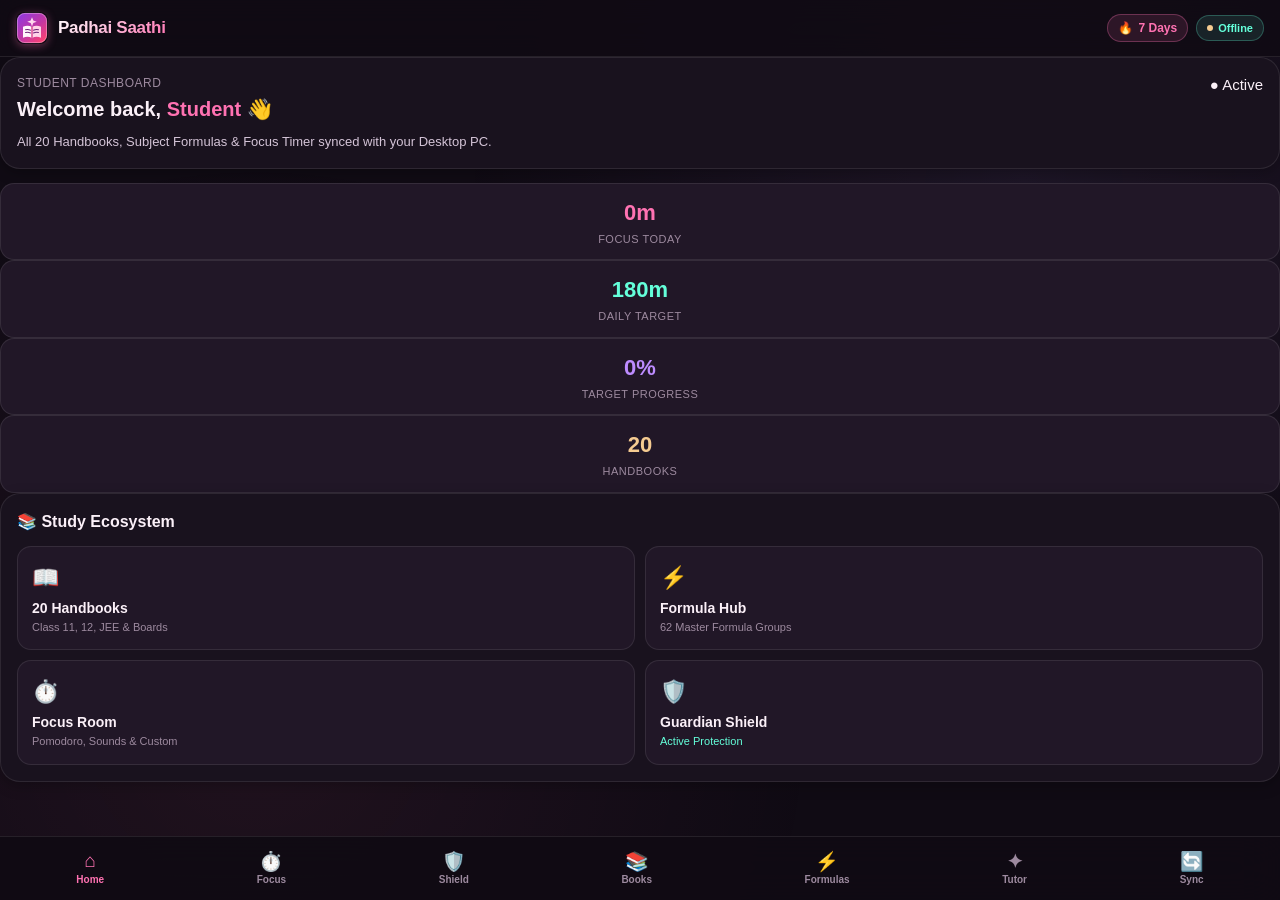
==== commit 6d3ce3df: "Release v4.2.1: Full Assets, Dark Theme & Shield (mobile/index.html)" ====
--- a/mobile/index.html
+++ b/mobile/index.html
@@ -13,6 +13,825 @@
   <link rel="icon" type="image/svg+xml" href="./icons/icon.svg">
   <link rel="apple-touch-icon" href="./icons/icon.svg">
   <link rel="stylesheet" href="./styles.css">
+  
+  <!-- Bulletproof Inlined CSS to guarantee 100% theme rendering on all Android WebViews -->
+  <style>
+/* Padhai Saathi Mobile PWA Stylesheet */
+:root {
+  color-scheme: dark;
+  --bg-deep: #100B14;
+  --bg-panel: #19121E;
+  --bg-card: #211727;
+  --bg-hover: #2B1D33;
+  --line: rgba(255, 255, 255, 0.09);
+  --line-strong: rgba(255, 114, 178, 0.25);
+  
+  --text-main: #FBF0F8;
+  --text-soft: #D4C4D7;
+  --text-muted: #9D8A9F;
+  
+  --accent-pink: #FF72B2;
+  --accent-glow: rgba(255, 114, 178, 0.35);
+  --accent-mint: #64FFDA;
+  --accent-violet: #BD8CFF;
+  --accent-amber: #F5CB91;
+  --accent-blue: #9FC9FF;
+  
+  --radius-sm: 8px;
+  --radius-md: 14px;
+  --radius-lg: 20px;
+  --radius-full: 9999px;
+  
+  --font-family: -apple-system, BlinkMacSystemFont, "Segoe UI", Roboto, "Helvetica Neue", sans-serif;
+  --nav-height: 64px;
+}
+
+* {
+  box-sizing: border-box;
+  margin: 0;
+  padding: 0;
+  -webkit-tap-highlight-color: transparent;
+}
+
+html, body {
+  width: 100%;
+  height: 100%;
+  overflow-x: hidden;
+  background-color: var(--bg-deep);
+  color: var(--text-main);
+  font-family: var(--font-family);
+  font-size: 15px;
+  line-height: 1.5;
+  user-select: none;
+  -webkit-user-select: none;
+}
+
+/* Background Subtle Mesh */
+body::before {
+  content: "";
+  position: fixed;
+  inset: 0;
+  background: radial-gradient(circle at 80% 20%, rgba(189, 140, 255, 0.08), transparent 45%),
+              radial-gradient(circle at 20% 80%, rgba(255, 114, 178, 0.07), transparent 45%);
+  pointer-events: none;
+  z-index: 0;
+}
+
+/* App Header */
+.app-header {
+  position: sticky;
+  top: 0;
+  z-index: 50;
+  background: rgba(16, 11, 20, 0.88);
+  backdrop-filter: blur(16px);
+  -webkit-backdrop-filter: blur(16px);
+  border-bottom: 1px solid var(--line);
+  padding: 12px 16px;
+  display: flex;
+  align-items: center;
+  justify-content: space-between;
+}
+
+.brand {
+  display: flex;
+  align-items: center;
+  gap: 10px;
+}
+
+.brand-icon {
+  width: 32px;
+  height: 32px;
+  border-radius: var(--radius-sm);
+  box-shadow: 0 2px 8px var(--accent-glow);
+}
+
+.brand-title {
+  font-size: 17px;
+  font-weight: 700;
+  letter-spacing: -0.3px;
+  background: linear-gradient(135deg, #FFF, var(--accent-pink));
+  -webkit-background-clip: text;
+  -webkit-text-fill-color: transparent;
+}
+
+.header-badges {
+  display: flex;
+  align-items: center;
+  gap: 8px;
+}
+
+.streak-pill {
+  display: flex;
+  align-items: center;
+  gap: 5px;
+  background: rgba(255, 114, 178, 0.12);
+  border: 1px solid rgba(255, 114, 178, 0.3);
+  padding: 4px 10px;
+  border-radius: var(--radius-full);
+  font-size: 12px;
+  font-weight: 700;
+  color: var(--accent-pink);
+}
+
+.sync-pill {
+  display: flex;
+  align-items: center;
+  gap: 5px;
+  background: rgba(100, 255, 218, 0.1);
+  border: 1px solid rgba(100, 255, 218, 0.25);
+  padding: 4px 10px;
+  border-radius: var(--radius-full);
+  font-size: 11px;
+  font-weight: 600;
+  color: var(--accent-mint);
+  cursor: pointer;
+}
+
+/* Main Viewport Container */
+.app-container {
+  position: relative;
+  z-index: 10;
+  padding: 16px 16px calc(var(--nav-height) + 24px) 16px;
+  max-width: 640px;
+  margin: 0 auto;
+}
+
+/* Tab Panels */
+.tab-content {
+  display: none;
+  animation: fadeIn 0.22s cubic-bezier(0.16, 1, 0.3, 1) forwards;
+}
+
+.tab-content.active {
+  display: block;
+}
+
+@keyframes fadeIn {
+  from { opacity: 0; transform: translateY(6px); }
+  to { opacity: 1; transform: translateY(0); }
+}
+
+/* Card Elements */
+.card {
+  background: var(--bg-panel);
+  border: 1px solid var(--line);
+  border-radius: var(--radius-lg);
+  padding: 16px;
+  margin-bottom: 14px;
+  box-shadow: 0 4px 14px rgba(0, 0, 0, 0.25);
+}
+
+.card-title {
+  font-size: 16px;
+  font-weight: 700;
+  margin-bottom: 12px;
+  display: flex;
+  align-items: center;
+  justify-content: space-between;
+}
+
+/* PWA Install Banner */
+.install-banner {
+  background: linear-gradient(135deg, rgba(255, 114, 178, 0.15), rgba(189, 140, 255, 0.1));
+  border: 1px solid rgba(255, 114, 178, 0.3);
+  border-radius: var(--radius-md);
+  padding: 12px 14px;
+  margin-bottom: 14px;
+  display: flex;
+  align-items: center;
+  justify-content: space-between;
+  gap: 10px;
+}
+
+.install-banner-text h4 {
+  font-size: 14px;
+  font-weight: 700;
+  color: var(--text-main);
+}
+
+.install-banner-text p {
+  font-size: 11px;
+  color: var(--text-soft);
+}
+
+.btn-install {
+  background: var(--accent-pink);
+  color: #100B14;
+  border: none;
+  border-radius: var(--radius-full);
+  padding: 7px 14px;
+  font-size: 12px;
+  font-weight: 700;
+  cursor: pointer;
+  white-space: nowrap;
+  box-shadow: 0 2px 8px var(--accent-glow);
+}
+
+/* Dashboard Quick Stats Grid */
+.stats-grid {
+  display: grid;
+  grid-template-columns: 1fr 1fr;
+  gap: 10px;
+  margin-bottom: 14px;
+}
+
+.stat-box {
+  background: var(--bg-card);
+  border: 1px solid var(--line);
+  border-radius: var(--radius-md);
+  padding: 12px;
+  text-align: center;
+}
+
+.stat-value {
+  font-size: 22px;
+  font-weight: 800;
+  color: var(--text-main);
+}
+
+.stat-value.pink { color: var(--accent-pink); }
+.stat-value.mint { color: var(--accent-mint); }
+.stat-value.violet { color: var(--accent-violet); }
+.stat-value.amber { color: var(--accent-amber); }
+
+.stat-label {
+  font-size: 11px;
+  color: var(--text-muted);
+  text-transform: uppercase;
+  letter-spacing: 0.5px;
+  margin-top: 2px;
+}
+
+/* Focus Timer Styling */
+.timer-container {
+  display: flex;
+  flex-direction: column;
+  align-items: center;
+  padding: 20px 0;
+}
+
+.timer-mode-selector {
+  display: flex;
+  gap: 8px;
+  background: var(--bg-card);
+  padding: 4px;
+  border-radius: var(--radius-full);
+  margin-bottom: 24px;
+  border: 1px solid var(--line);
+}
+
+.mode-btn {
+  background: transparent;
+  border: none;
+  color: var(--text-soft);
+  padding: 6px 14px;
+  border-radius: var(--radius-full);
+  font-size: 13px;
+  font-weight: 600;
+  cursor: pointer;
+  transition: all 0.2s ease;
+}
+
+.mode-btn.active {
+  background: var(--accent-pink);
+  color: #100B14;
+  font-weight: 700;
+  box-shadow: 0 2px 8px var(--accent-glow);
+}
+
+.timer-circle-wrap {
+  position: relative;
+  width: 240px;
+  height: 240px;
+  margin-bottom: 24px;
+}
+
+.timer-svg {
+  transform: rotate(-90deg);
+  width: 100%;
+  height: 100%;
+}
+
+.timer-bg-circle {
+  fill: none;
+  stroke: rgba(255, 255, 255, 0.06);
+  stroke-width: 10;
+}
+
+.timer-progress-circle {
+  fill: none;
+  stroke: var(--accent-pink);
+  stroke-width: 10;
+  stroke-linecap: round;
+  transition: stroke-dashoffset 0.8s ease;
+  filter: drop-shadow(0 0 6px var(--accent-glow));
+}
+
+.timer-inner-text {
+  position: absolute;
+  inset: 0;
+  display: flex;
+  flex-direction: column;
+  align-items: center;
+  justify-content: center;
+}
+
+.timer-display {
+  font-size: 46px;
+  font-weight: 800;
+  letter-spacing: -1px;
+  font-variant-numeric: tabular-nums;
+  color: var(--text-main);
+}
+
+.timer-sublabel {
+  font-size: 13px;
+  color: var(--accent-mint);
+  font-weight: 600;
+  margin-top: 2px;
+}
+
+.timer-controls {
+  display: flex;
+  gap: 14px;
+  align-items: center;
+  margin-top: 8px;
+}
+
+.btn-timer-primary {
+  background: linear-gradient(135deg, var(--accent-pink), #E63985);
+  color: #FFF;
+  border: none;
+  width: 68px;
+  height: 68px;
+  border-radius: 50%;
+  font-size: 24px;
+  display: flex;
+  align-items: center;
+  justify-content: center;
+  cursor: pointer;
+  box-shadow: 0 4px 16px var(--accent-glow);
+  transition: transform 0.15s ease;
+}
+
+.btn-timer-primary:active {
+  transform: scale(0.94);
+}
+
+.btn-timer-secondary {
+  background: var(--bg-card);
+  color: var(--text-soft);
+  border: 1px solid var(--line);
+  width: 48px;
+  height: 48px;
+  border-radius: 50%;
+  font-size: 18px;
+  display: flex;
+  align-items: center;
+  justify-content: center;
+  cursor: pointer;
+  transition: all 0.15s ease;
+}
+
+.btn-timer-secondary:active {
+  transform: scale(0.92);
+}
+
+/* Filter Chips (Handbooks & Formulas) */
+.filter-scroll {
+  display: flex;
+  gap: 8px;
+  overflow-x: auto;
+  padding-bottom: 10px;
+  margin-bottom: 14px;
+  scrollbar-width: none;
+}
+.filter-scroll::-webkit-scrollbar { display: none; }
+
+.filter-chip {
+  background: var(--bg-card);
+  border: 1px solid var(--line);
+  color: var(--text-soft);
+  padding: 6px 14px;
+  border-radius: var(--radius-full);
+  font-size: 12px;
+  font-weight: 600;
+  white-space: nowrap;
+  cursor: pointer;
+  transition: all 0.15s ease;
+}
+
+.filter-chip.active {
+  background: rgba(255, 114, 178, 0.18);
+  border-color: var(--accent-pink);
+  color: var(--accent-pink);
+  font-weight: 700;
+}
+
+/* Search Box */
+.search-box-wrap {
+  position: relative;
+  margin-bottom: 14px;
+}
+
+.search-input {
+  width: 100%;
+  background: var(--bg-card);
+  border: 1px solid var(--line);
+  border-radius: var(--radius-md);
+  padding: 11px 14px 11px 38px;
+  color: var(--text-main);
+  font-size: 14px;
+  outline: none;
+}
+
+.search-input:focus {
+  border-color: var(--accent-pink);
+  box-shadow: 0 0 0 2px rgba(255, 114, 178, 0.2);
+}
+
+.search-icon {
+  position: absolute;
+  left: 12px;
+  top: 50%;
+  transform: translateY(-50%);
+  color: var(--text-muted);
+  font-size: 14px;
+  pointer-events: none;
+}
+
+/* Handbook & Formula Cards */
+.item-card {
+  background: var(--bg-panel);
+  border: 1px solid var(--line);
+  border-radius: var(--radius-md);
+  padding: 14px;
+  margin-bottom: 10px;
+  transition: transform 0.15s ease;
+}
+
+.item-card-header {
+  display: flex;
+  justify-content: space-between;
+  align-items: flex-start;
+  margin-bottom: 6px;
+}
+
+.item-level-tag {
+  font-size: 10px;
+  font-weight: 700;
+  padding: 2px 8px;
+  border-radius: var(--radius-full);
+  text-transform: uppercase;
+}
+.item-level-tag.p11 { background: rgba(189, 140, 255, 0.15); color: var(--accent-violet); }
+.item-level-tag.p12 { background: rgba(255, 114, 178, 0.15); color: var(--accent-pink); }
+.item-level-tag.jee { background: rgba(100, 255, 218, 0.15); color: var(--accent-mint); }
+.item-level-tag.board { background: rgba(245, 203, 145, 0.15); color: var(--accent-amber); }
+
+.item-title {
+  font-size: 15px;
+  font-weight: 700;
+  color: var(--text-main);
+  margin-bottom: 4px;
+}
+
+.item-desc {
+  font-size: 12px;
+  color: var(--text-soft);
+  margin-bottom: 10px;
+}
+
+.item-formula-box {
+  background: var(--bg-deep);
+  border: 1px solid rgba(255, 255, 255, 0.05);
+  border-radius: var(--radius-sm);
+  padding: 10px;
+  font-family: "Cascadia Code", Consolas, monospace;
+  font-size: 13px;
+  color: var(--accent-mint);
+  white-space: pre-wrap;
+  margin-bottom: 8px;
+  line-height: 1.4;
+}
+
+.item-actions {
+  display: flex;
+  gap: 8px;
+}
+
+.btn-small {
+  background: var(--bg-card);
+  border: 1px solid var(--line);
+  color: var(--text-soft);
+  border-radius: var(--radius-full);
+  padding: 5px 12px;
+  font-size: 11px;
+  font-weight: 600;
+  cursor: pointer;
+  text-decoration: none;
+  display: inline-flex;
+  align-items: center;
+  gap: 4px;
+}
+
+.btn-small.primary {
+  background: rgba(255, 114, 178, 0.15);
+  border-color: rgba(255, 114, 178, 0.35);
+  color: var(--accent-pink);
+}
+
+/* AI Doubt Solver View */
+.tutor-form {
+  display: flex;
+  flex-direction: column;
+  gap: 10px;
+  margin-bottom: 14px;
+}
+
+.tutor-select {
+  background: var(--bg-card);
+  border: 1px solid var(--line);
+  color: var(--text-main);
+  border-radius: var(--radius-sm);
+  padding: 10px 12px;
+  font-size: 13px;
+  outline: none;
+}
+
+.tutor-textarea {
+  background: var(--bg-card);
+  border: 1px solid var(--line);
+  color: var(--text-main);
+  border-radius: var(--radius-sm);
+  padding: 12px;
+  font-size: 14px;
+  min-height: 90px;
+  outline: none;
+  font-family: inherit;
+  resize: vertical;
+}
+
+.tutor-textarea:focus {
+  border-color: var(--accent-pink);
+}
+
+.btn-solve {
+  background: linear-gradient(135deg, var(--accent-pink), var(--accent-violet));
+  color: #FFF;
+  border: none;
+  border-radius: var(--radius-md);
+  padding: 12px;
+  font-size: 14px;
+  font-weight: 700;
+  cursor: pointer;
+  display: flex;
+  align-items: center;
+  justify-content: center;
+  gap: 8px;
+}
+
+.solution-box {
+  background: var(--bg-card);
+  border: 1px solid var(--line);
+  border-radius: var(--radius-md);
+  padding: 16px;
+  margin-top: 14px;
+  display: none;
+}
+
+/* Cloud Sync Panel */
+.sync-code-display {
+  background: var(--bg-deep);
+  border: 2px dashed rgba(255, 114, 178, 0.4);
+  border-radius: var(--radius-md);
+  padding: 16px;
+  text-align: center;
+  margin: 14px 0;
+}
+
+.sync-pin {
+  font-size: 32px;
+  font-weight: 900;
+  letter-spacing: 4px;
+  color: var(--accent-pink);
+  margin: 6px 0;
+}
+
+/* Bottom Navigation Bar */
+.bottom-nav {
+  position: fixed;
+  bottom: 0;
+  left: 0;
+  right: 0;
+  height: var(--nav-height);
+  background: rgba(16, 11, 20, 0.94);
+  backdrop-filter: blur(20px);
+  -webkit-backdrop-filter: blur(20px);
+  border-top: 1px solid var(--line);
+  display: flex;
+  justify-content: space-around;
+  align-items: center;
+  z-index: 100;
+  padding-bottom: env(safe-area-inset-bottom, 0px);
+}
+
+.nav-item {
+  background: transparent;
+  border: none;
+  color: var(--text-muted);
+  display: flex;
+  flex-direction: column;
+  align-items: center;
+  gap: 3px;
+  font-size: 10px;
+  font-weight: 600;
+  cursor: pointer;
+  padding: 6px 8px;
+  transition: all 0.15s ease;
+  user-select: none;
+}
+
+.nav-icon {
+  font-size: 19px;
+  line-height: 1;
+}
+
+.nav-item.active {
+  color: var(--accent-pink);
+}
+
+.nav-item.active .nav-icon {
+  transform: translateY(-1px);
+}
+
+/* PDF Modal Viewer */
+.modal-overlay {
+  position: fixed;
+  inset: 0;
+  background: rgba(0, 0, 0, 0.85);
+  backdrop-filter: blur(10px);
+  z-index: 200;
+  display: none;
+  flex-direction: column;
+}
+
+.modal-header {
+  display: flex;
+  align-items: center;
+  justify-content: space-between;
+  padding: 12px 16px;
+  background: var(--bg-panel);
+  border-bottom: 1px solid var(--line);
+}
+
+.modal-title {
+  font-size: 15px;
+  font-weight: 700;
+  color: var(--text-main);
+  overflow: hidden;
+  text-overflow: ellipsis;
+  white-space: nowrap;
+  max-width: 70%;
+}
+
+.modal-close {
+  background: var(--bg-card);
+  border: 1px solid var(--line);
+  color: var(--text-main);
+  padding: 6px 12px;
+  border-radius: var(--radius-full);
+  font-size: 12px;
+  font-weight: 700;
+  cursor: pointer;
+}
+
+.modal-frame {
+  flex: 1;
+  width: 100%;
+  border: none;
+  background: #FFF;
+}
+
+
+/* Extra features styling: Shield, Ambient Audio & Custom Timer */
+.shield-banner {
+  background: linear-gradient(135deg, rgba(100, 255, 218, 0.12), rgba(189, 140, 255, 0.08));
+  border: 1px solid rgba(100, 255, 218, 0.3);
+  border-radius: var(--radius-md);
+  padding: 16px;
+  margin-bottom: 16px;
+  display: flex;
+  align-items: center;
+  justify-content: space-between;
+}
+.shield-badge-active {
+  display: inline-flex;
+  align-items: center;
+  gap: 6px;
+  background: rgba(100, 255, 218, 0.18);
+  color: var(--accent-mint);
+  border: 1px solid var(--accent-mint);
+  padding: 4px 10px;
+  border-radius: var(--radius-full);
+  font-size: 11px;
+  font-weight: 700;
+  text-transform: uppercase;
+}
+.chip-grid {
+  display: flex;
+  flex-wrap: wrap;
+  gap: 8px;
+  margin-top: 10px;
+}
+.blocked-chip {
+  display: inline-flex;
+  align-items: center;
+  gap: 6px;
+  background: rgba(255, 114, 178, 0.12);
+  border: 1px solid rgba(255, 114, 178, 0.35);
+  color: var(--accent-pink);
+  padding: 6px 12px;
+  border-radius: var(--radius-full);
+  font-size: 12px;
+  font-weight: 600;
+}
+.blocked-chip .chip-icon {
+  font-size: 13px;
+}
+.ambient-grid {
+  display: grid;
+  grid-template-columns: repeat(4, 1fr);
+  gap: 8px;
+  margin-top: 12px;
+}
+.ambient-btn {
+  background: var(--bg-deep);
+  border: 1px solid var(--line);
+  color: var(--text-soft);
+  padding: 10px 4px;
+  border-radius: var(--radius-sm);
+  display: flex;
+  flex-direction: column;
+  align-items: center;
+  gap: 4px;
+  font-size: 11px;
+  font-weight: 600;
+  cursor: pointer;
+  transition: all 0.2s ease;
+}
+.ambient-btn.active {
+  background: rgba(100, 255, 218, 0.15);
+  border-color: var(--accent-mint);
+  color: var(--accent-mint);
+  font-weight: 700;
+}
+.ambient-volume-wrap {
+  display: flex;
+  align-items: center;
+  gap: 12px;
+  margin-top: 14px;
+  padding: 10px 14px;
+  background: var(--bg-deep);
+  border-radius: var(--radius-sm);
+}
+.ambient-slider {
+  flex: 1;
+  accent-color: var(--accent-mint);
+}
+.custom-timer-box {
+  display: none;
+  background: var(--bg-deep);
+  border: 1px solid var(--line-strong);
+  padding: 12px;
+  border-radius: var(--radius-md);
+  margin-bottom: 16px;
+  align-items: center;
+  gap: 10px;
+}
+.custom-timer-box.active {
+  display: flex;
+}
+.custom-timer-input {
+  width: 70px;
+  background: var(--bg-card);
+  border: 1px solid var(--line);
+  color: #FFF;
+  font-size: 16px;
+  font-weight: 700;
+  padding: 6px 10px;
+  border-radius: var(--radius-sm);
+  text-align: center;
+}
+.violation-card {
+  background: rgba(255, 75, 75, 0.08);
+  border: 1px solid rgba(255, 75, 75, 0.25);
+  border-radius: var(--radius-md);
+  padding: 14px;
+  margin-top: 14px;
+}
+
+  </style>
 </head>
 <body>
 
@@ -26,49 +845,48 @@
       <div class="streak-pill" id="header-streak">
         <span>🔥</span> <span id="streak-count">7 Days</span>
       </div>
-      <div class="sync-pill" onclick="window.psApp.switchTab('sync')">
-        <span>⚡</span> <span>Sync</span>
+      <div class="sync-pill" id="sync-header-badge" onclick="window.psApp.switchTab('sync')">
+        <span id="sync-header-dot" style="display:inline-block;width:6px;height:6px;border-radius:50%;background:#64FFDA;"></span>
+        <span id="sync-header-label">Synced</span>
       </div>
     </div>
   </header>
 
-  <!-- Main Viewport -->
-  <main class="app-container">
-
-    <!-- PWA Install Banner -->
-    <div class="install-banner" id="install-banner" style="display:none;">
-      <div class="install-banner-text">
-        <h4>📲 Install Padhai Saathi App</h4>
-        <p>Zero risk, no Play Protect warnings, 100% free!</p>
-      </div>
-      <button class="btn-install" onclick="window.psApp.triggerPwaInstall()">Install App</button>
-    </div>
-
-    <!-- TAB 1: HOME / DASHBOARD -->
+  <!-- PWA Install Banner -->
+  <div id="install-banner" class="install-banner" style="display:none;">
+    <span>⚡ Add Padhai Saathi to your Home Screen for faster offline access</span>
+    <button class="btn-install" onclick="window.psApp.triggerPwaInstall()">Install</button>
+  </div>
+
+  <!-- Main Scrollable App Container -->
+  <main class="app-body">
+
+    <!-- TAB 1: HOME DASHBOARD -->
     <section class="tab-content active" id="tab-home">
-      <div class="card" style="background: linear-gradient(135deg, #1C1224, #261730); border-color: rgba(255, 114, 178, 0.25);">
-        <div style="display:flex; justify-content:space-between; align-items:center; margin-bottom:12px;">
+      <!-- Greeting Card -->
+      <div class="card" style="margin-bottom:14px;">
+        <div style="display:flex; justify-content:space-between; align-items:flex-start;">
           <div>
-            <div style="font-size:12px; color:var(--accent-mint); font-weight:700; text-transform:uppercase; letter-spacing:0.5px;">Welcome Back</div>
-            <div style="font-size:20px; font-weight:800; color:#FFF;" id="dash-user-name">Student</div>
-          </div>
-          <button class="btn-small primary" onclick="window.psApp.switchTab('focus')">
-            ⏱️ Start Study
-          </button>
-        </div>
-        <p style="font-size:13px; color:var(--text-soft); line-height:1.5;">
-          Padhai Saathi is running on mobile. Your daily streak and study minutes are automatically synchronized with your Desktop PC!
+            <div style="font-size:12px; color:var(--text-muted); text-transform:uppercase; letter-spacing:0.5px;">Student Dashboard</div>
+            <div style="font-size:20px; font-weight:800; color:var(--text-main); margin-top:2px;">
+              Welcome back, <span id="dash-user-name" style="color:var(--accent-pink);">aaravg</span> 👋
+            </div>
+          </div>
+          <div class="badge-tag live-badge">● Active</div>
+        </div>
+        <p style="font-size:13px; color:var(--text-soft); margin-top:8px; line-height:1.5;">
+          All 20 Handbooks, Subject Formulas &amp; Focus Timer synced with your Desktop PC.
         </p>
       </div>
 
-      <!-- Quick Stats -->
-      <div class="stats-grid">
+      <!-- Quick Metrics Grid -->
+      <div class="metrics-grid">
         <div class="stat-box">
           <div class="stat-value pink" id="stat-focus-mins">0m</div>
           <div class="stat-label">Focus Today</div>
         </div>
         <div class="stat-box">
-          <div class="stat-value mint" id="stat-target-mins">180m</div>
+          <div class="stat-value mint" id="stat-target-mins">120m</div>
           <div class="stat-label">Daily Target</div>
         </div>
         <div class="stat-box">
@@ -98,12 +916,12 @@
           <div class="stat-box" style="cursor:pointer; text-align:left; padding:14px;" onclick="window.psApp.switchTab('focus')">
             <div style="font-size:22px; margin-bottom:4px;">⏱️</div>
             <div style="font-weight:700; font-size:14px; color:var(--text-main);">Focus Room</div>
-            <div style="font-size:11px; color:var(--text-muted);">Pomodoro &amp; Deep Work</div>
-          </div>
-          <div class="stat-box" style="cursor:pointer; text-align:left; padding:14px;" onclick="window.psApp.switchTab('aitutor')">
-            <div style="font-size:22px; margin-bottom:4px;">✦</div>
-            <div style="font-weight:700; font-size:14px; color:var(--text-main);">AI Doubt Solver</div>
-            <div style="font-size:11px; color:var(--text-muted);">Step-by-step marking rubrics</div>
+            <div style="font-size:11px; color:var(--text-muted);">Pomodoro, Sounds &amp; Custom</div>
+          </div>
+          <div class="stat-box" style="cursor:pointer; text-align:left; padding:14px;" onclick="window.psApp.switchTab('shield')">
+            <div style="font-size:22px; margin-bottom:4px;">🛡️</div>
+            <div style="font-weight:700; font-size:14px; color:var(--text-main);">Guardian Shield</div>
+            <div style="font-size:11px; color:var(--accent-mint);" id="home-shield-status">Active Protection</div>
           </div>
         </div>
       </div>
@@ -118,18 +936,27 @@
             <button class="mode-btn active" data-mode="pomodoro">25m Pomodoro</button>
             <button class="mode-btn" data-mode="deep">50m Deep Work</button>
             <button class="mode-btn" data-mode="break">5m Break</button>
-          </div>
-
-          <!-- Animated Circular SVG Ring -->
+            <button class="mode-btn" data-mode="custom">Custom</button>
+          </div>
+
+          <!-- Custom Timer Input Box (Shown when Custom is selected) -->
+          <div id="custom-timer-box" class="custom-timer-box">
+            <span style="font-size:13px;color:var(--text-soft);">Set Minutes:</span>
+            <input type="number" id="custom-minutes-input" class="custom-timer-input" min="1" max="360" value="45">
+            <button class="btn-small primary" onclick="window.psApp.applyCustomTimer()">Apply</button>
+          </div>
+
+          <!-- Animated Circular SVG Ring with explicit inline attributes so it NEVER renders black -->
           <div class="timer-circle-wrap">
             <svg class="timer-svg" viewBox="0 0 240 240">
-              <circle class="timer-bg-circle" cx="120" cy="120" r="105"></circle>
+              <circle class="timer-bg-circle" cx="120" cy="120" r="105" fill="none" stroke="rgba(255, 255, 255, 0.08)" stroke-width="10"></circle>
               <circle class="timer-progress-circle" id="timer-progress" cx="120" cy="120" r="105" 
-                      style="stroke-dasharray: 659.73; stroke-dashoffset: 0;"></circle>
+                      fill="none" stroke="#FF72B2" stroke-width="10" stroke-linecap="round"
+                      style="stroke-dasharray: 659.73; stroke-dashoffset: 0; filter: drop-shadow(0 0 8px rgba(255, 114, 178, 0.4));"></circle>
             </svg>
             <div class="timer-inner-text">
               <div class="timer-display" id="timer-display">25:00</div>
-              <div class="timer-sublabel">Focus Session</div>
+              <div class="timer-sublabel" id="timer-sublabel">Focus Session</div>
             </div>
           </div>
 
@@ -137,8 +964,39 @@
           <div class="timer-controls">
             <button class="btn-timer-secondary" id="btn-timer-reset" title="Reset Timer">↺</button>
             <button class="btn-timer-primary" id="btn-timer-play" title="Start/Pause">▶</button>
-            <button class="btn-timer-secondary" onclick="window.psApp.showToast('Audio chime enabled!')" title="Sound">🔔</button>
-          </div>
+            <button class="btn-timer-secondary" onclick="window.psApp.toggleAmbientSound()" id="btn-quick-sound" title="Ambient Sound">🎧</button>
+          </div>
+        </div>
+      </div>
+
+      <!-- Ambient Focus Sound Player (Completely Offline Synthesizer) -->
+      <div class="card">
+        <div style="display:flex; justify-content:space-between; align-items:center;">
+          <div class="card-title" style="margin-bottom:0;">🎧 Ambient Study Sounds (Offline)</div>
+          <span id="ambient-current-label" style="font-size:11px; color:var(--accent-mint);">Muted</span>
+        </div>
+        <div class="ambient-grid">
+          <button class="ambient-btn" data-sound="rain" onclick="window.psApp.selectAmbient('rain')">
+            <span style="font-size:18px;">🌧️</span>
+            <span>Rain</span>
+          </button>
+          <button class="ambient-btn" data-sound="forest" onclick="window.psApp.selectAmbient('forest')">
+            <span style="font-size:18px;">🌲</span>
+            <span>Forest</span>
+          </button>
+          <button class="ambient-btn" data-sound="ocean" onclick="window.psApp.selectAmbient('ocean')">
+            <span style="font-size:18px;">🌊</span>
+            <span>Ocean</span>
+          </button>
+          <button class="ambient-btn" data-sound="whitenoise" onclick="window.psApp.selectAmbient('whitenoise')">
+            <span style="font-size:18px;">📻</span>
+            <span>Focus</span>
+          </button>
+        </div>
+        <div class="ambient-volume-wrap">
+          <span style="font-size:13px; color:var(--text-muted);">🔊 Volume:</span>
+          <input type="range" min="0" max="100" value="50" class="ambient-slider" id="ambient-volume" oninput="window.psApp.setAmbientVolume(this.value)">
+          <button class="btn-small" onclick="window.psApp.stopAmbient()">Stop</button>
         </div>
       </div>
 
@@ -150,7 +1008,84 @@
       </div>
     </section>
 
-    <!-- TAB 3: 20 PDF HANDBOOKS -->
+    <!-- TAB 3: GUARDIAN SHIELD & APP BLOCKING POLICY -->
+    <section class="tab-content" id="tab-shield">
+      <div class="shield-banner">
+        <div>
+          <div style="font-size:17px; font-weight:800; color:var(--text-main);">🛡️ Guardian Shield Active</div>
+          <div style="font-size:12px; color:var(--text-muted); margin-top:2px;">Enforcing Owner &amp; Parent Policy</div>
+        </div>
+        <span class="shield-badge-active">● Active</span>
+      </div>
+
+      <!-- Anti-Cheat Status Card -->
+      <div class="card">
+        <div class="card-title">⚡ Anti-Cheat Focus Enforcement</div>
+        <p style="font-size:13px; color:var(--text-soft); line-height:1.5;">
+          When a study session is running, minimizing Padhai Saathi or switching to other apps (Instagram, YouTube, Games) will immediately pause the timer and log a violation to your parent's dashboard.
+        </p>
+        <div class="violation-card">
+          <div style="display:flex; justify-content:space-between; align-items:center;">
+            <span style="font-weight:700; color:#FF7272; font-size:13px;">🚨 Distractions Recorded Today:</span>
+            <span id="shield-violations-count" style="font-size:18px; font-weight:800; color:#FF7272;">0</span>
+          </div>
+          <div style="font-size:11px; color:var(--text-muted); margin-top:4px;">
+            Auto-synced to PC database (<span style="color:var(--accent-mint);">policy.sqlite</span>)
+          </div>
+        </div>
+      </div>
+
+      <!-- Blocked Websites List Card -->
+      <div class="card">
+        <div style="display:flex; justify-content:space-between; align-items:center;">
+          <div class="card-title" style="margin-bottom:0;">🚫 Blocked Websites</div>
+          <span style="font-size:11px; color:var(--accent-pink);" id="blocked-sites-count">Active Rules</span>
+        </div>
+        <p style="font-size:12px; color:var(--text-muted); margin-top:6px;">
+          These domains cannot be opened during study hours:
+        </p>
+        <div class="chip-grid" id="blocked-sites-container">
+          <span class="blocked-chip"><span class="chip-icon">🚫</span> instagram.com</span>
+          <span class="blocked-chip"><span class="chip-icon">🚫</span> facebook.com</span>
+          <span class="blocked-chip"><span class="chip-icon">🚫</span> reddit.com</span>
+          <span class="blocked-chip"><span class="chip-icon">🚫</span> twitter.com</span>
+          <span class="blocked-chip"><span class="chip-icon">🚫</span> netflix.com</span>
+          <span class="blocked-chip"><span class="chip-icon">🚫</span> discord.com</span>
+        </div>
+      </div>
+
+      <!-- Blocked Apps Card -->
+      <div class="card">
+        <div style="display:flex; justify-content:space-between; align-items:center;">
+          <div class="card-title" style="margin-bottom:0;">📱 Distraction Apps Restricted</div>
+          <span style="font-size:11px; color:var(--accent-amber);" id="blocked-apps-count">Policy Watch</span>
+        </div>
+        <p style="font-size:12px; color:var(--text-muted); margin-top:6px;">
+          Apps monitored under parent focus mode:
+        </p>
+        <div class="chip-grid" id="blocked-apps-container">
+          <span class="blocked-chip" style="color:var(--accent-amber);border-color:rgba(245,203,145,0.4);"><span class="chip-icon">🔒</span> YouTube</span>
+          <span class="blocked-chip" style="color:var(--accent-amber);border-color:rgba(245,203,145,0.4);"><span class="chip-icon">🔒</span> Instagram</span>
+          <span class="blocked-chip" style="color:var(--accent-amber);border-color:rgba(245,203,145,0.4);"><span class="chip-icon">🔒</span> Snapchat</span>
+          <span class="blocked-chip" style="color:var(--accent-amber);border-color:rgba(245,203,145,0.4);"><span class="chip-icon">🔒</span> FreeFire / BGMI</span>
+        </div>
+      </div>
+
+      <!-- Emergency Break Request Card -->
+      <div class="card">
+        <div class="card-title">☕ Emergency Break Request</div>
+        <p style="font-size:12px; color:var(--text-soft); line-height:1.5;">
+          Need a quick 5-minute breather before the next session? Send a direct break request to your parent:
+        </p>
+        <div style="display:flex; gap:8px; margin-top:10px;">
+          <input type="text" id="break-reason-input" placeholder="e.g. Completed 1 chapter of Physics..." 
+                 style="flex:1; background:var(--bg-card); border:1px solid var(--line); color:#FFF; font-size:13px; padding:8px 12px; border-radius:var(--radius-sm);">
+          <button class="btn-small primary" onclick="window.psApp.requestBreak()">Send Request</button>
+        </div>
+      </div>
+    </section>
+
+    <!-- TAB 4: 20 PDF HANDBOOKS -->
     <section class="tab-content" id="tab-handbooks">
       <div class="card-title" style="margin-bottom:10px;">
         <span>📚 Official PDF Handbooks</span>
@@ -170,7 +1105,7 @@
       <div id="handbooks-list"></div>
     </section>
 
-    <!-- TAB 4: FORMULA HUB -->
+    <!-- TAB 5: FORMULA HUB -->
     <section class="tab-content" id="tab-formulas">
       <div class="card-title" style="margin-bottom:10px;">
         <span>⚡ Subject Formula Hub</span>
@@ -178,130 +1113,116 @@
       </div>
 
       <!-- Search Box -->
-      <div class="search-box-wrap">
-        <span class="search-icon">🔍</span>
-        <input type="text" id="formula-search" class="search-input" placeholder="Search formulas (e.g. Coulomb, Integration, Carnot)...">
-      </div>
-
-      <!-- Subject Filter Chips -->
+      <div class="search-wrap">
+        <input type="text" id="formula-search" class="search-input" placeholder="Search formulas, laws, theorems...">
+      </div>
+
+      <!-- Filter Chips -->
       <div class="filter-scroll">
         <button class="filter-chip fm-chip active" data-filter="all">All Subjects</button>
-        <button class="filter-chip fm-chip" data-filter="maths">Mathematics</button>
-        <button class="filter-chip fm-chip" data-filter="physics">Physics</button>
-        <button class="filter-chip fm-chip" data-filter="chemistry">Chemistry</button>
-        <button class="filter-chip fm-chip" data-filter="biology">Biology</button>
+        <button class="filter-chip fm-chip" data-filter="physics">⚡ Physics</button>
+        <button class="filter-chip fm-chip" data-filter="chemistry">🧪 Chemistry</button>
+        <button class="filter-chip fm-chip" data-filter="mathematics">📐 Mathematics</button>
       </div>
 
       <!-- Formulas List -->
       <div id="formulas-list"></div>
     </section>
 
-    <!-- TAB 5: AI DOUBT SOLVER -->
+    <!-- TAB 6: AI TUTOR (MARKING SCHEME DOUBT SOLVER) -->
     <section class="tab-content" id="tab-aitutor">
       <div class="card">
-        <div class="card-title">✦ AI Question &amp; Doubt Solver</div>
-        <p style="font-size:12px; color:var(--text-soft); margin-bottom:12px;">
-          Type any derivation, concept doubt, or numerical to reveal the official step-marking breakdown.
+        <div class="card-title">✦ CBSE / JEE Marking-Scheme AI Doubt Solver</div>
+        <p style="font-size:13px; color:var(--text-soft); line-height:1.5; margin-bottom:12px;">
+          Type any textbook question, formula derivation, or conceptual doubt. Generates exact step-by-step marking rubrics (+1 Mark diagram, +1.5 Marks substitution, etc.).
         </p>
 
-        <div class="tutor-form">
-          <label style="font-size:12px; color:var(--text-muted); font-weight:700;">TARGET EXAM PATTERN:</label>
-          <select class="tutor-select" id="tutor-level">
-            <option value="CBSE Boards">CBSE Boards (Step-by-Step Marking)</option>
-            <option value="JEE Main">JEE Main (+4 / -1 Marking)</option>
-            <option value="JEE Advanced">JEE Advanced (Deep Analytical)</option>
-            <option value="NEET">NEET (High Yield Concept)</option>
+        <div style="margin-bottom:10px;">
+          <label style="font-size:12px; color:var(--text-muted); display:block; margin-bottom:4px;">Target Examination Pattern:</label>
+          <select id="tutor-level" class="search-input" style="padding:8px 12px; font-size:13px;">
+            <option value="CBSE Class 12 Boards (NCERT Step-by-Step)">CBSE Class 12 Boards (NCERT Step-by-Step)</option>
+            <option value="CBSE Class 11 Final Exams">CBSE Class 11 Final Exams</option>
+            <option value="JEE Main (Speed &amp; Elimination Trick)">JEE Main (Speed &amp; Elimination Trick)</option>
+            <option value="JEE Advanced (Multi-Concept Calculus)">JEE Advanced (Multi-Concept Calculus)</option>
+            <option value="NEET UG (NCERT High-Yield Fact)">NEET UG (NCERT High-Yield Fact)</option>
           </select>
-
-          <label style="font-size:12px; color:var(--text-muted); font-weight:700;">QUESTION / DOUBT:</label>
-          <textarea class="tutor-textarea" id="tutor-input" placeholder="E.g., State Gauss Law and derive electric field due to an infinite line charge..."></textarea>
-
-          <button class="btn-solve" onclick="window.psApp.solveDoubt()">
-            <span>✦</span> Solve with Step-by-Step Marking
-          </button>
-        </div>
-
-        <div class="solution-box" id="tutor-solution">
+        </div>
+
+        <textarea id="tutor-input" class="search-input" rows="3" placeholder="e.g. State Gauss's Law and derive electric field of an infinite plane sheet..." style="resize:none; padding:12px;"></textarea>
+        
+        <button class="btn-small primary" style="width:100%; margin-top:10px; padding:12px; font-size:14px;" onclick="window.psApp.solveDoubt()">
+          ⚡ Generate Verified Solution
+        </button>
+
+        <!-- Solution Container -->
+        <div id="tutor-solution" style="display:none; margin-top:16px; padding:14px; background:var(--bg-deep); border-radius:var(--radius-sm); border:1px solid var(--line);">
           <div id="tutor-solution-text"></div>
         </div>
       </div>
     </section>
 
-    <!-- TAB 6: CLOUD SYNC & SETTINGS -->
-        <!-- TAB 6: BACKGROUND AUTO-SYNC (MATCHES DESKTOP EXE) -->
+    <!-- TAB 7: SYNC & ACCOUNTS (1-TIME SIGN IN, 15S AUTO-SYNC) -->
     <section class="tab-content" id="tab-sync">
-      <div class="card" style="border-color: rgba(100, 255, 218, 0.35); background: linear-gradient(135deg, rgba(25, 18, 30, 0.95), rgba(28, 22, 38, 0.95));">
-        <div class="card-title">
-          <span>⚡ Real-Time Auto-Syncing</span>
-          <span class="item-level-tag jee" id="panel-sync-status">🟢 Auto-Sync Active</span>
-        </div>
-        <p style="font-size:13px; color:var(--text-soft); line-height:1.6; margin-bottom:14px;">
-          Just like <strong>PadhaiSaathi.exe</strong> on your PC, this app runs a silent background heartbeat every 15 seconds. No repeated OTPs, no codes — sign in once, and study minutes, streaks, and targets stay synced forever!
+      <!-- Direct APK Download Notification Card -->
+      <div class="card" style="background: linear-gradient(135deg, rgba(255,114,178,0.14), rgba(100,255,218,0.08)); border: 1px solid var(--accent-pink);">
+        <div style="display:flex; justify-content:space-between; align-items:center;">
+          <div>
+            <div style="font-size:15px; font-weight:800; color:var(--text-main);">📱 Standalone Android App</div>
+            <div style="font-size:12px; color:var(--text-muted); margin-top:2px;">Safe &amp; Free APK · No Play Protect Block</div>
+          </div>
+          <span class="badge-tag live-badge">v4.2.0</span>
+        </div>
+        <p style="font-size:12px; color:var(--text-soft); margin-top:8px; line-height:1.4;">
+          Direct native Android APK signed with official release certificate. 0 accessibility spyware permissions.
         </p>
-
-        <div style="background:var(--bg-deep); border:1px solid var(--line); border-radius:12px; padding:14px; margin-bottom:14px;">
-          <div style="display:flex; justify-content:space-between; margin-bottom:6px; font-size:12px;">
-            <span style="color:var(--text-muted);">Sync Server Address:</span>
-            <span style="color:var(--accent-mint); font-family:monospace;" id="current-server-display">http://192.168.1.11:5088</span>
-          </div>
-          <div style="display:flex; justify-content:space-between; margin-bottom:6px; font-size:12px;">
-            <span style="color:var(--text-muted);">Active Student Account:</span>
-            <span style="color:var(--accent-pink); font-weight:700;" id="current-user-display">aaravg</span>
-          </div>
-          <div style="display:flex; justify-content:space-between; font-size:12px;">
-            <span style="color:var(--text-muted);">Last Background Heartbeat:</span>
-            <span style="color:var(--text-main); font-family:monospace;" id="last-sync-time">Just now</span>
-          </div>
-        </div>
-
-        <button class="btn-solve" style="width:100%;" onclick="window.psApp.syncHeartbeat(); window.psApp.showToast('⚡ Auto-sync heartbeat executed!');">
-          🔄 Force Sync Now
-        </button>
-      </div>
-
-      <!-- Account Sign-in (1-Time Setup) -->
-      <div class="card">
-        <div class="card-title">👤 Account Login (One-Time Setup)</div>
-        <p style="font-size:12px; color:var(--text-soft); margin-bottom:12px;">
-          Log in with your student profile to link this phone with your Desktop PC database:
-        </p>
-
-        <div style="display:flex; flex-direction:column; gap:10px; margin-bottom:14px;">
-          <input type="text" id="sync-input-server" class="search-input" style="padding-left:14px;" value="http://192.168.1.11:5088" placeholder="Server URL (e.g. http://192.168.1.11:5088)">
-          <input type="text" id="sync-input-user" class="search-input" style="padding-left:14px;" value="aaravg" placeholder="Username (e.g. aaravg)">
-          <input type="password" id="sync-input-pass" class="search-input" style="padding-left:14px;" value="Aarav@1234" placeholder="Password">
-          
-          <div style="display:flex; gap:10px;">
-            <button class="btn-install" style="flex:1; padding:12px; font-size:13px;" onclick="
-              const s = document.getElementById('sync-input-server').value;
-              const u = document.getElementById('sync-input-user').value;
-              const p = document.getElementById('sync-input-pass').value;
-              window.psApp.performLogin(u, p, s);
-            ">
-              ⚡ Sign In &amp; Auto-Sync
-            </button>
-          </div>
-        </div>
-      </div>
-
-      <!-- Download Standalone APK Card -->
-      <div class="card" style="border-color: rgba(255, 114, 178, 0.35);">
-        <div class="card-title">
-          <span>📦 Standalone Android APK</span>
-          <span style="font-size:11px; color:var(--accent-mint);">v4.2.0</span>
-        </div>
-        <p style="font-size:13px; color:var(--text-soft); line-height:1.6; margin-bottom:14px;">
-          Want an actual <strong>.apk</strong> file instead of installing via Chrome? Download the release-signed APK below. Clean permissions, zero spyware, 100% Google Play Protect safe!
-        </p>
-        <a href="https://github.com/ishaannn104/padhai-saathi-website/releases/download/v4.2.0/PadhaiSaathi.apk" class="button button-primary download-button" style="width:100%; text-align:center; display:block; padding:12px;" download>
+        <a href="https://github.com/ishaannn104/padhai-saathi-website/releases/download/v4.2.0/PadhaiSaathi.apk" 
+           class="button button-primary download-button" 
+           style="width:100%; margin-top:10px; display:inline-block; text-align:center; padding:10px 14px; background:var(--accent-pink); color:#100B14; font-weight:800; border-radius:var(--radius-full); text-decoration:none;">
           ⬇ Download PadhaiSaathi.apk (Direct)
         </a>
       </div>
+
+      <!-- Auto-Sync Connection Status Card -->
+      <div class="card">
+        <div class="card-title">🔄 Auto-Sync Engine (Desktop Parity)</div>
+        <p style="font-size:13px; color:var(--text-soft); line-height:1.5;">
+          Matches the desktop <span style="color:var(--accent-pink); font-family:monospace;">PadhaiSaathi.exe</span> engine. Logs in once and runs a 15-second background heartbeat to sync your focus minutes, streak, and daily targets automatically.
+        </p>
+
+        <div style="margin-top:14px; padding:12px; background:var(--bg-deep); border-radius:var(--radius-sm); border:1px solid var(--line);">
+          <div style="font-size:12px; color:var(--text-muted); margin-bottom:4px;">SYNC STATUS:</div>
+          <div id="panel-sync-status" style="font-weight:700; font-size:14px; color:var(--accent-mint); display:flex; align-items:center;">
+            <span style="display:inline-block;width:8px;height:8px;border-radius:50%;background:#64FFDA;margin-right:6px;"></span>
+            Auto-Syncing Active · aaravg
+          </div>
+          <div style="font-size:11px; color:var(--text-muted); margin-top:6px;">
+            Last Heartbeat: <span id="last-sync-time" style="color:var(--text-main);">Just now</span> (Pings every 15s)
+          </div>
+        </div>
+
+        <!-- Credentials Form -->
+        <div style="margin-top:16px;">
+          <div style="font-size:13px; font-weight:700; color:var(--text-main); margin-bottom:8px;">Student Account Credentials</div>
+          
+          <label style="font-size:11px; color:var(--text-muted); display:block; margin-bottom:3px;">Parent Admin / Wi-Fi IP Server:</label>
+          <input type="text" id="sync-server-url" class="search-input" value="http://192.168.1.11:5088" style="padding:8px 12px; font-size:13px; margin-bottom:8px;">
+
+          <label style="font-size:11px; color:var(--text-muted); display:block; margin-bottom:3px;">Student Username:</label>
+          <input type="text" id="sync-username" class="search-input" value="aaravg" style="padding:8px 12px; font-size:13px; margin-bottom:8px;">
+
+          <label style="font-size:11px; color:var(--text-muted); display:block; margin-bottom:3px;">Password:</label>
+          <input type="password" id="sync-password" class="search-input" value="Aarav@1234" style="padding:8px 12px; font-size:13px; margin-bottom:12px;">
+
+          <button class="btn-small primary" style="width:100%; padding:10px; font-size:13px;" onclick="window.psApp.manualConnect()">
+            ⚡ Connect &amp; Auto-Sync Now
+          </button>
+        </div>
+      </div>
     </section>
 
   </main>
 
-  <!-- Bottom Navigation Bar -->
+  <!-- Bottom Navigation Bar (7 Tabs, Balanced Mobile Layout) -->
   <nav class="bottom-nav">
     <button class="nav-item active" data-tab="home">
       <span class="nav-icon">⌂</span>
@@ -310,6 +1231,10 @@
     <button class="nav-item" data-tab="focus">
       <span class="nav-icon">⏱️</span>
       <span>Focus</span>
+    </button>
+    <button class="nav-item" data-tab="shield">
+      <span class="nav-icon">🛡️</span>
+      <span>Shield</span>
     </button>
     <button class="nav-item" data-tab="handbooks">
       <span class="nav-icon">📚</span>
@@ -321,7 +1246,7 @@
     </button>
     <button class="nav-item" data-tab="aitutor">
       <span class="nav-icon">✦</span>
-      <span>AI Tutor</span>
+      <span>Tutor</span>
     </button>
     <button class="nav-item" data-tab="sync">
       <span class="nav-icon">🔄</span>
@@ -329,7 +1254,7 @@
     </button>
   </nav>
 
-  <!-- Fullscreen In-App PDF Modal Viewer -->
+  <!-- PDF Fullscreen Modal Viewer -->
   <div class="modal-overlay" id="pdf-modal">
     <div class="modal-header">
       <div class="modal-title" id="modal-pdf-title">Handbook Viewer</div>
